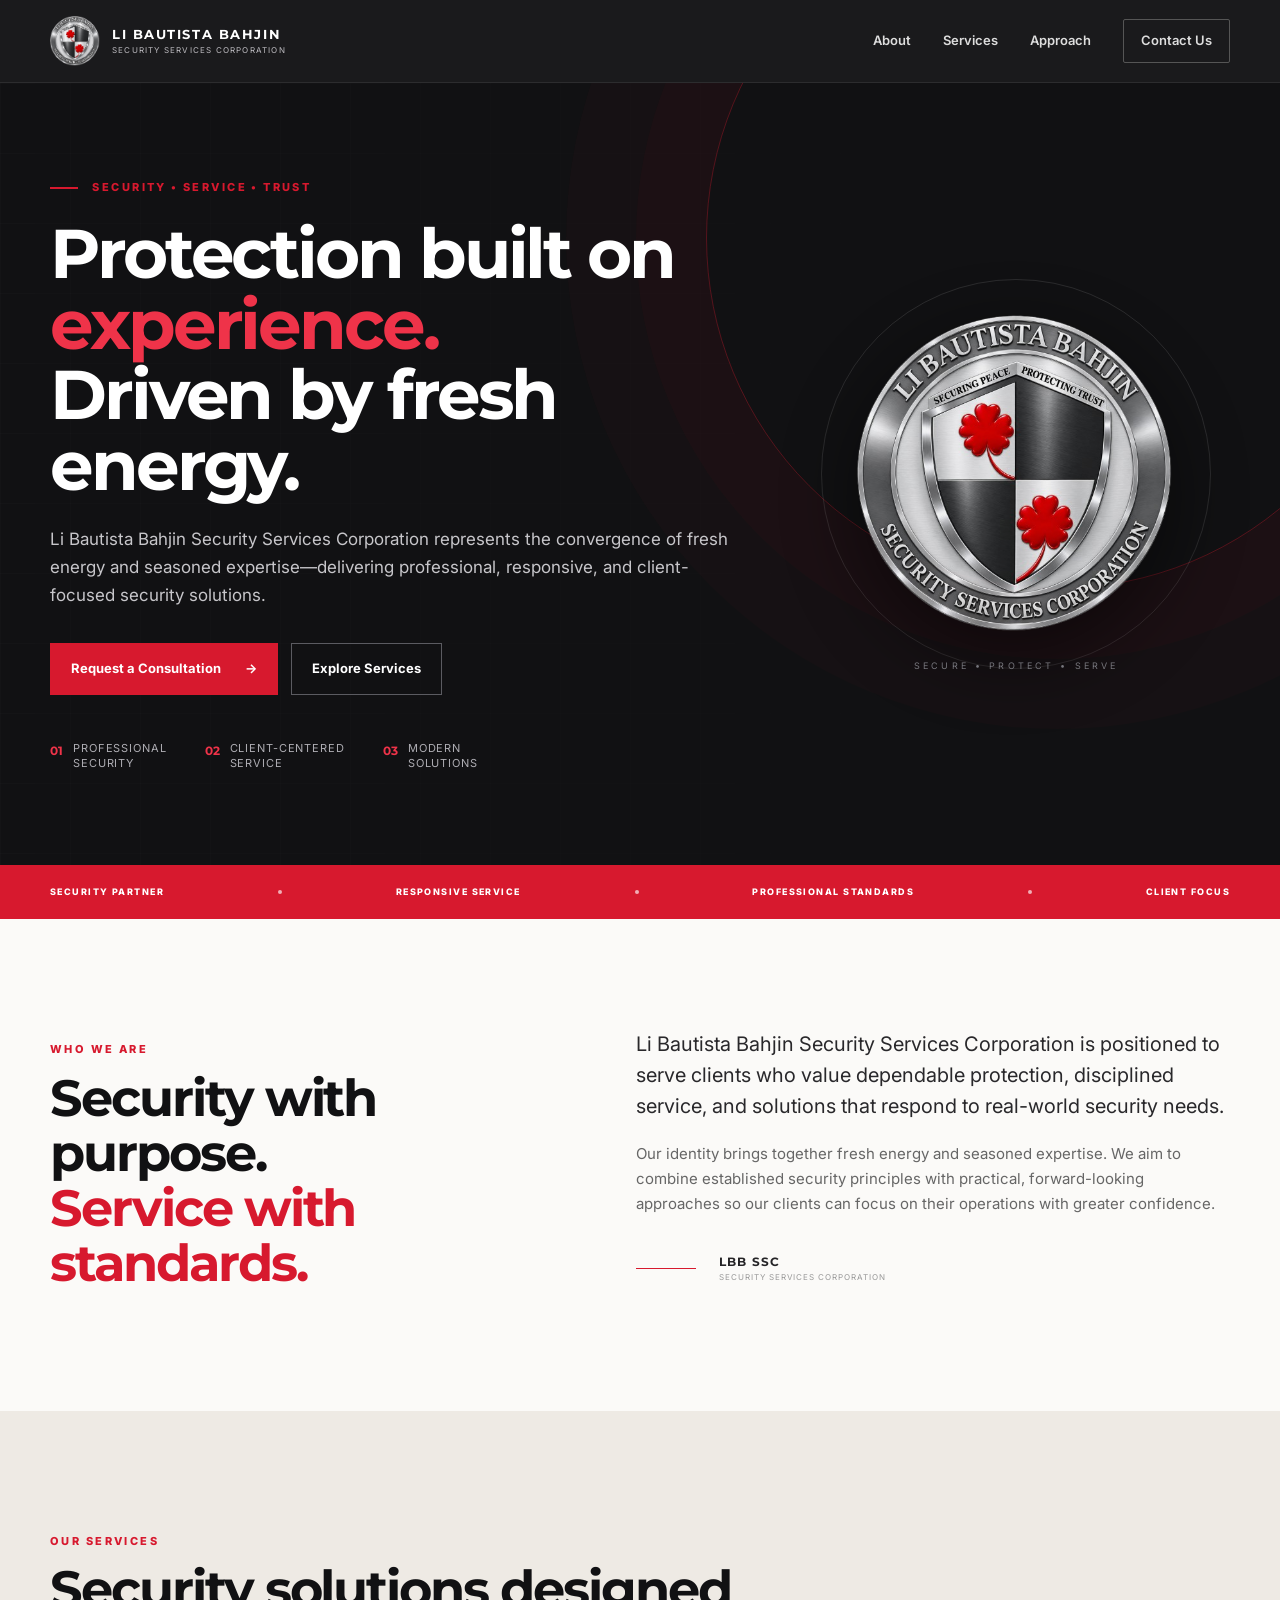
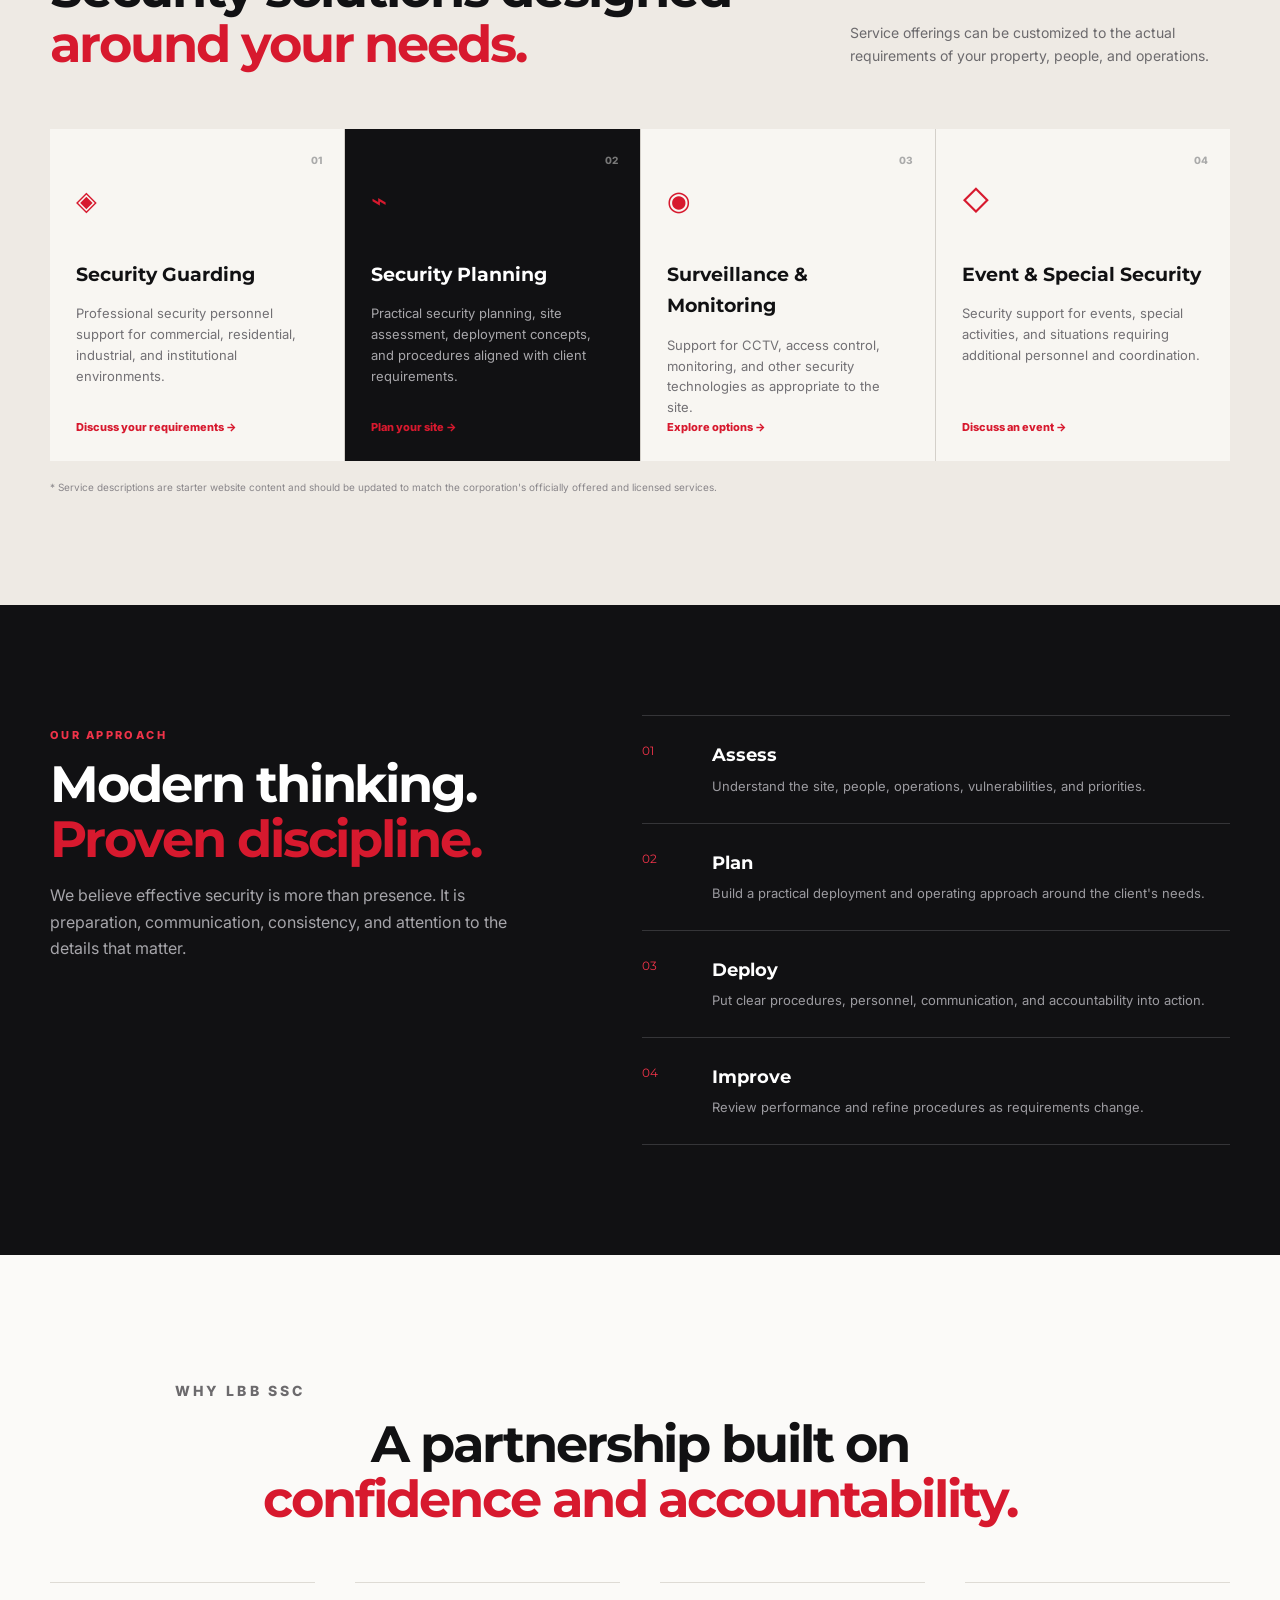
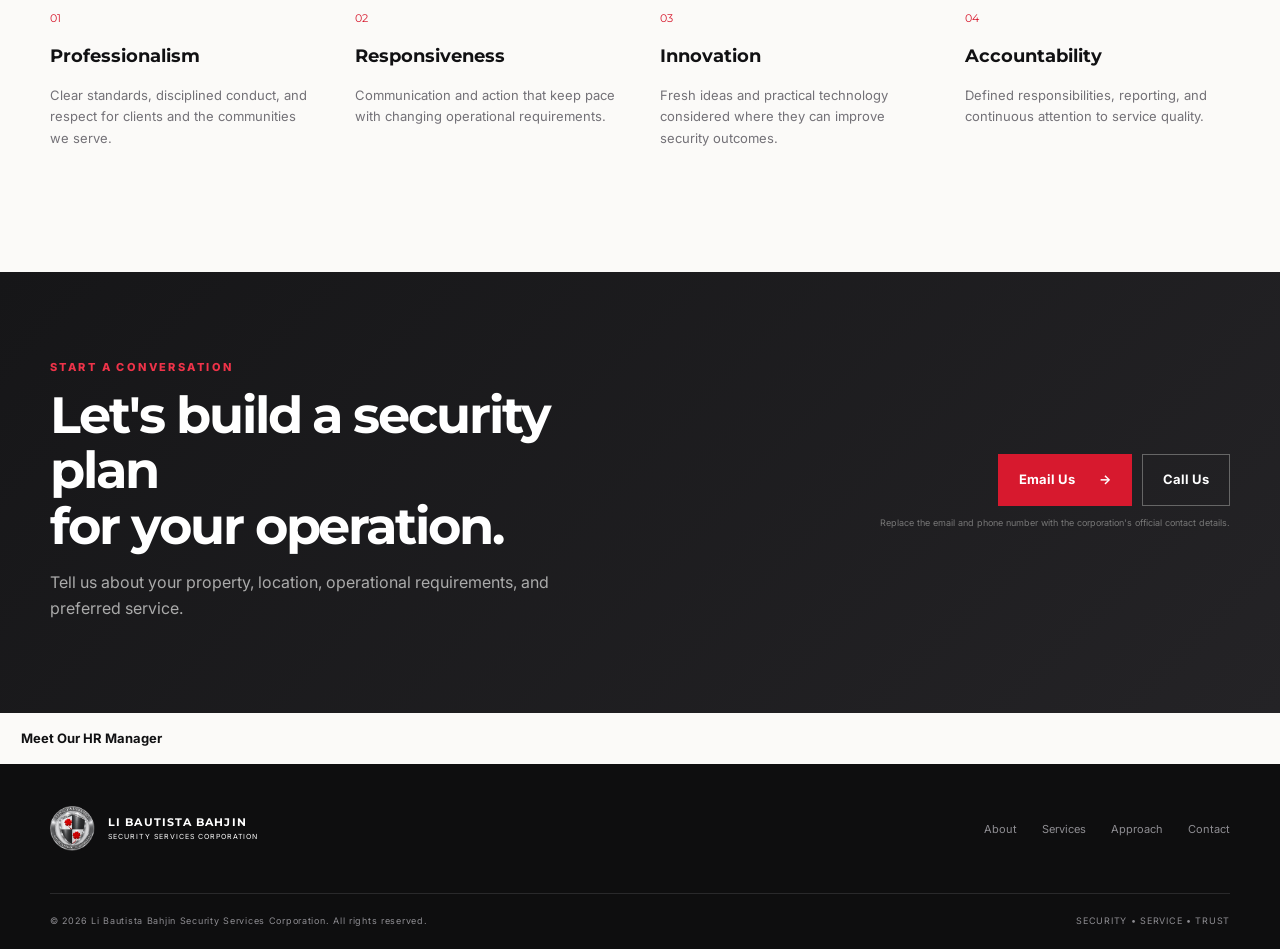
==== index.html @ d2745e33 "Update index.html" ====
<!DOCTYPE html>
<html lang="en">
<head>
  <meta charset="UTF-8">
  <meta name="viewport" content="width=device-width, initial-scale=1.0">
  <meta name="description" content="Li Bautista Bahjin Security Services Corporation — fresh energy, seasoned expertise, and professional security solutions.">
  <title>Li Bautista Bahjin Security Services Corporation</title>
  <link rel="preconnect" href="https://fonts.googleapis.com">
  <link rel="preconnect" href="https://fonts.gstatic.com" crossorigin>
  <link href="https://fonts.googleapis.com/css2?family=Inter:wght@400;500;600;700&family=Montserrat:wght@600;700;800&display=swap" rel="stylesheet">
  <link rel="stylesheet" href="style.css">
</head>
<body>
  <header class="site-header" id="top">
    <div class="container nav-wrap">
      <a class="brand" href="#top" aria-label="LBB Security Services home">
        <img src="./assets/logo.png" alt="Li Bautista Bahjin Security Services Corporation logo">
        <div class="brand-text">
          <strong>LI BAUTISTA BAHJIN</strong>
          <span>SECURITY SERVICES CORPORATION</span>
        </div>
      </a>
      <button class="menu-toggle" aria-label="Open menu" aria-expanded="false">☰</button>
      <nav class="nav">
        <a href="#about">About</a>
        <a href="#services">Services</a>
        <a href="#approach">Approach</a>
        <a href="#contact" class="nav-cta">Contact Us</a>
      </nav>
    </div>
  </header>

  <main>
    <section class="hero">
      <div class="hero-grid"></div>
      <div class="container hero-content">
        <div class="hero-copy">
          <div class="eyebrow"><span></span> SECURITY • SERVICE • TRUST</div>
          <h1>Protection built on <em>experience.</em><br>Driven by fresh energy.</h1>
          <p class="hero-lead">
            Li Bautista Bahjin Security Services Corporation represents the convergence of
            fresh energy and seasoned expertise—delivering professional, responsive, and
            client-focused security solutions.
          </p>
          <div class="hero-actions">
            <a href="#contact" class="btn btn-primary">Request a Consultation <span>→</span></a>
            <a href="#services" class="btn btn-ghost">Explore Services</a>
          </div>
          <div class="hero-points">
            <div><b>01</b><span>Professional<br>Security</span></div>
            <div><b>02</b><span>Client-Centered<br>Service</span></div>
            <div><b>03</b><span>Modern<br>Solutions</span></div>
          </div>
        </div>
        <div class="hero-emblem">
          <div class="emblem-ring"></div>
          <img src="./assets/logo.png" alt="" aria-hidden="true">
          <div class="emblem-caption">SECURE • PROTECT • SERVE</div>
        </div>
      </div>
    </section>

    <section class="trust-strip">
      <div class="container strip-inner">
        <span>SECURITY PARTNER</span><i></i>
        <span>RESPONSIVE SERVICE</span><i></i>
        <span>PROFESSIONAL STANDARDS</span><i></i>
        <span>CLIENT FOCUS</span>
      </div>
    </section>

    <section class="section about" id="about">
      <div class="container two-col">
        <div>
          <p class="section-kicker">WHO WE ARE</p>
          <h2>Security with purpose.<br><span>Service with standards.</span></h2>
        </div>
        <div class="section-copy">
          <p class="lead">
            Li Bautista Bahjin Security Services Corporation is positioned to serve clients
            who value dependable protection, disciplined service, and solutions that respond
            to real-world security needs.
          </p>
          <p>
            Our identity brings together fresh energy and seasoned expertise. We aim to
            combine established security principles with practical, forward-looking
            approaches so our clients can focus on their operations with greater confidence.
          </p>
          <div class="signature-line"><span></span><strong>LBB SSC</strong><small>SECURITY SERVICES CORPORATION</small></div>
        </div>
      </div>
    </section>

    <section class="section services" id="services">
      <div class="container">
        <div class="section-heading">
          <div>
            <p class="section-kicker">OUR SERVICES</p>
            <h2>Security solutions designed<br><span>around your needs.</span></h2>
          </div>
          <p>Service offerings can be customized to the actual requirements of your property, people, and operations.</p>
        </div>
        <div class="service-grid">
          <article class="service-card">
            <div class="service-number">01</div>
            <div class="icon">◈</div>
            <h3>Security Guarding</h3>
            <p>Professional security personnel support for commercial, residential, industrial, and institutional environments.</p>
            <a href="#contact">Discuss your requirements →</a>
          </article>
          <article class="service-card featured">
            <div class="service-number">02</div>
            <div class="icon">⌁</div>
            <h3>Security Planning</h3>
            <p>Practical security planning, site assessment, deployment concepts, and procedures aligned with client requirements.</p>
            <a href="#contact">Plan your site →</a>
          </article>
          <article class="service-card">
            <div class="service-number">03</div>
            <div class="icon">◉</div>
            <h3>Surveillance & Monitoring</h3>
            <p>Support for CCTV, access control, monitoring, and other security technologies as appropriate to the site.</p>
            <a href="#contact">Explore options →</a>
          </article>
          <article class="service-card">
            <div class="service-number">04</div>
            <div class="icon">◇</div>
            <h3>Event & Special Security</h3>
            <p>Security support for events, special activities, and situations requiring additional personnel and coordination.</p>
            <a href="#contact">Discuss an event →</a>
          </article>
        </div>
        <p class="editable-note">* Service descriptions are starter website content and should be updated to match the corporation's officially offered and licensed services.</p>
      </div>
    </section>

    <section class="section dark-section" id="approach">
      <div class="container approach-grid">
        <div class="approach-intro">
          <p class="section-kicker light">OUR APPROACH</p>
          <h2>Modern thinking.<br><span>Proven discipline.</span></h2>
          <p>We believe effective security is more than presence. It is preparation, communication, consistency, and attention to the details that matter.</p>
        </div>
        <div class="principles">
          <div class="principle">
            <span>01</span>
            <div><h3>Assess</h3><p>Understand the site, people, operations, vulnerabilities, and priorities.</p></div>
          </div>
          <div class="principle">
            <span>02</span>
            <div><h3>Plan</h3><p>Build a practical deployment and operating approach around the client's needs.</p></div>
          </div>
          <div class="principle">
            <span>03</span>
            <div><h3>Deploy</h3><p>Put clear procedures, personnel, communication, and accountability into action.</p></div>
          </div>
          <div class="principle">
            <span>04</span>
            <div><h3>Improve</h3><p>Review performance and refine procedures as requirements change.</p></div>
          </div>
        </div>
      </div>
    </section>

    <section class="section values">
      <div class="container">
        <div class="section-heading centered">
          <p class="section-kicker">WHY LBB SSC</p>
          <h2>A partnership built on<br><span>confidence and accountability.</span></h2>
        </div>
        <div class="value-grid">
          <div class="value"><span>01</span><h3>Professionalism</h3><p>Clear standards, disciplined conduct, and respect for clients and the communities we serve.</p></div>
          <div class="value"><span>02</span><h3>Responsiveness</h3><p>Communication and action that keep pace with changing operational requirements.</p></div>
          <div class="value"><span>03</span><h3>Innovation</h3><p>Fresh ideas and practical technology considered where they can improve security outcomes.</p></div>
          <div class="value"><span>04</span><h3>Accountability</h3><p>Defined responsibilities, reporting, and continuous attention to service quality.</p></div>
        </div>
      </div>
    </section>

    <section class="cta-section" id="contact">
      <div class="container cta-box">
        <div>
          <p class="section-kicker light">START A CONVERSATION</p>
          <h2>Let's build a security plan<br>for your operation.</h2>
          <p>Tell us about your property, location, operational requirements, and preferred service.</p>
        </div>
        <div class="contact-actions">
          <a class="btn btn-primary" href="mailto:info@yourcompany.com">Email Us <span>→</span></a>
          <a class="btn btn-outline-light" href="tel:+630000000000">Call Us</a>
          <small>Replace the email and phone number with the corporation's official contact details.</small>
        </div>
      </div>
    </section>
    <a href="hr-manager.html" class="btn">Meet Our HR Manager</a>
  </main>

  <footer>
    <div class="container footer-main">
      <div class="footer-brand">
        <img src="./assets/logo.png" alt="LBB SSC logo">
        <div><strong>LI BAUTISTA BAHJIN</strong><span>SECURITY SERVICES CORPORATION</span></div>
      </div>
      <div class="footer-links">
        <a href="#about">About</a><a href="#services">Services</a><a href="#approach">Approach</a><a href="#contact">Contact</a>
      </div>
    </div>
    <div class="container footer-bottom">
      <span>© <span id="year"></span> Li Bautista Bahjin Security Services Corporation. All rights reserved.</span>
      <span>SECURITY • SERVICE • TRUST</span>
    </div>
  </footer>

  <script src="script.js"></script>
</body>
</html>
---- style.css ----
:root{
  --ink:#111113;
  --deep:#171719;
  --red:#d7192e;
  --red-dark:#a80f20;
  --cream:#f5f3ef;
  --paper:#fbfaf8;
  --muted:#737277;
  --line:#dedbd5;
  --white:#fff;
  --max:1180px;
}
*{box-sizing:border-box}
html{scroll-behavior:smooth}
body{margin:0;background:var(--paper);color:var(--ink);font-family:Inter,Arial,sans-serif;line-height:1.65}
a{color:inherit;text-decoration:none}
.container{width:min(var(--max),calc(100% - 48px));margin:auto}
.site-header{position:sticky;top:0;z-index:50;background:rgba(17,17,19,.96);backdrop-filter:blur(12px);border-bottom:1px solid rgba(255,255,255,.08)}
.nav-wrap{height:82px;display:flex;align-items:center;justify-content:space-between}
.brand{display:flex;align-items:center;gap:12px;color:#fff}
.brand img{width:50px;height:50px;object-fit:contain}
.brand-text{display:flex;flex-direction:column;line-height:1.1}
.brand-text strong{font-family:Montserrat,sans-serif;font-size:13px;letter-spacing:.12em}
.brand-text span{font-size:8px;letter-spacing:.15em;color:#bdbbc0;margin-top:4px}
.nav{display:flex;align-items:center;gap:32px;color:#ddd;font-size:13px;font-weight:600}
.nav a:hover{color:#fff}
.nav-cta{border:1px solid #555;padding:10px 17px;border-radius:2px}
.menu-toggle{display:none;background:none;border:0;color:#fff;font-size:27px}
.hero{position:relative;overflow:hidden;background:var(--ink);color:#fff;min-height:690px;display:flex;align-items:center}
.hero-grid{position:absolute;inset:0;opacity:.22;background-image:linear-gradient(rgba(255,255,255,.06) 1px,transparent 1px),linear-gradient(90deg,rgba(255,255,255,.06) 1px,transparent 1px);background-size:70px 70px;mask-image:linear-gradient(90deg,black,transparent 82%)}
.hero:after{content:"";position:absolute;right:-10%;top:-25%;width:700px;height:700px;border:1px solid rgba(215,25,46,.35);border-radius:50%;box-shadow:0 0 0 70px rgba(215,25,46,.03),0 0 0 140px rgba(215,25,46,.02)}
.hero-content{position:relative;z-index:2;display:grid;grid-template-columns:1.25fr .75fr;align-items:center;gap:40px;padding:95px 0}
.eyebrow,.section-kicker{font-size:11px;letter-spacing:.22em;font-weight:800;color:var(--red)}
.eyebrow span{display:inline-block;width:28px;height:2px;background:var(--red);vertical-align:middle;margin-right:10px}
.hero h1{font-family:Montserrat,sans-serif;font-size:clamp(42px,5.4vw,76px);line-height:1.02;letter-spacing:-.045em;margin:22px 0 25px;max-width:780px}
.hero h1 em{font-style:normal;color:#ef3349}
.hero-lead{font-size:17px;color:#c7c6ca;max-width:690px}
.hero-actions{display:flex;gap:13px;margin:34px 0 46px;flex-wrap:wrap}
.btn{display:inline-flex;align-items:center;justify-content:center;gap:24px;padding:14px 20px;font-weight:700;font-size:13px;border:1px solid transparent;transition:.2s ease}
.btn-primary{background:var(--red);color:#fff}
.btn-primary:hover{background:#ef233b;transform:translateY(-2px)}
.btn-ghost{border-color:#5b5b61;color:#fff}
.btn-ghost:hover{border-color:#fff}
.btn-outline-light{border-color:#666;color:#fff}
.btn-outline-light:hover{border-color:#fff}
.hero-points{display:flex;gap:38px}
.hero-points div{display:flex;gap:10px;align-items:flex-start}
.hero-points b{font-family:Montserrat;color:#ef3349;font-size:12px}
.hero-points span{font-size:11px;color:#aeadb3;text-transform:uppercase;letter-spacing:.08em;line-height:1.35}
.hero-emblem{position:relative;display:grid;place-items:center;min-height:440px}
.hero-emblem img{position:relative;width:min(330px,75%);opacity:.95;filter:drop-shadow(0 25px 40px rgba(0,0,0,.55))}
.emblem-ring{position:absolute;width:390px;height:390px;border:1px solid rgba(255,255,255,.11);border-radius:50%}
.emblem-caption{position:absolute;bottom:20px;color:#77777d;font-size:9px;letter-spacing:.35em}
.trust-strip{background:var(--red);color:#fff}
.strip-inner{min-height:54px;display:flex;align-items:center;justify-content:space-between;gap:16px;font-size:9px;letter-spacing:.16em;font-weight:800}
.strip-inner i{width:4px;height:4px;background:#fff;border-radius:50%;opacity:.65}
.section{padding:110px 0}
.two-col{display:grid;grid-template-columns:.9fr 1.1fr;gap:100px}
h2{font-family:Montserrat,sans-serif;font-size:clamp(32px,4vw,52px);line-height:1.08;letter-spacing:-.04em;margin:10px 0}
h2 span{color:var(--red)}
.section-copy{font-size:15px;color:#666}
.section-copy .lead{font-size:20px;line-height:1.55;color:#29282b;margin-top:0}
.signature-line{display:grid;grid-template-columns:70px auto;column-gap:13px;margin-top:35px;align-items:center;color:#242326}
.signature-line span{grid-row:span 2;width:60px;height:1px;background:var(--red)}
.signature-line strong{font-family:Montserrat;font-size:12px;letter-spacing:.1em}
.signature-line small{font-size:8px;letter-spacing:.12em;color:#999}
.services{background:#eeeae4}
.section-heading{display:flex;justify-content:space-between;gap:60px;align-items:flex-end;margin-bottom:48px}
.section-heading>p{max-width:380px;color:#6c6a6d;font-size:14px}
.service-grid{display:grid;grid-template-columns:repeat(4,1fr);gap:1px;background:#d4d0ca}
.service-card{background:#f8f6f2;padding:30px 26px;min-height:330px;position:relative;transition:.25s}
.service-card:hover{transform:translateY(-5px);box-shadow:0 20px 40px rgba(0,0,0,.08);z-index:2}
.service-card.featured{background:var(--ink);color:#fff}
.service-number{position:absolute;right:22px;top:23px;color:#aaa;font-size:10px;font-weight:800}
.service-card.featured .service-number{color:#777}
.icon{font-size:27px;color:var(--red);margin:20px 0 35px}
.service-card h3{font-family:Montserrat;font-size:19px;margin:0 0 12px}
.service-card p{font-size:13px;color:#727074;line-height:1.6}
.featured p{color:#a8a7ab}
.service-card a{position:absolute;bottom:25px;font-size:11px;font-weight:800;color:var(--red)}
.editable-note{font-size:10px;color:#89868a;margin:18px 0 0}
.dark-section{background:var(--ink);color:#fff}
.approach-grid{display:grid;grid-template-columns:.9fr 1.1fr;gap:110px}
.section-kicker.light{color:#ef3349}
.approach-intro>p:last-child{color:#a6a5aa;max-width:480px}
.principles{border-top:1px solid #353538}
.principle{display:grid;grid-template-columns:55px 1fr;gap:15px;padding:25px 0;border-bottom:1px solid #353538}
.principle>span{font-family:Montserrat;color:#ef3349;font-size:12px}
.principle h3{margin:0 0 5px;font-family:Montserrat;font-size:18px}
.principle p{margin:0;color:#9c9ba0;font-size:13px}
.values{background:var(--paper)}
.centered{text-align:center;display:block;margin-bottom:55px}
.value-grid{display:grid;grid-template-columns:repeat(4,1fr);gap:40px}
.value{border-top:1px solid var(--line);padding-top:20px}
.value span{font-family:Montserrat;color:var(--red);font-size:11px}
.value h3{font-family:Montserrat;font-size:18px;margin:13px 0 8px}
.value p{font-size:13px;color:#737177}
.cta-section{background:linear-gradient(135deg,#161618 0%,#242326 100%);padding:75px 0;color:#fff}
.cta-box{display:flex;align-items:center;justify-content:space-between;gap:60px}
.cta-box h2{margin-top:5px}
.cta-box>div:first-child>p:last-child{color:#aaa;max-width:560px}
.contact-actions{display:flex;gap:10px;align-items:center;flex-wrap:wrap;justify-content:flex-end}
.contact-actions small{width:100%;color:#777;font-size:9px;text-align:right}
footer{background:#0e0e0f;color:#8e8d92}
.footer-main{display:flex;justify-content:space-between;align-items:center;padding:42px 0;border-bottom:1px solid #29292b}
.footer-brand{display:flex;align-items:center;gap:13px;color:#fff}
.footer-brand img{width:45px;height:45px}
.footer-brand div{display:flex;flex-direction:column;line-height:1.2}
.footer-brand strong{font-family:Montserrat;font-size:11px;letter-spacing:.1em}
.footer-brand span{font-size:7px;letter-spacing:.14em;margin-top:4px}
.footer-links{display:flex;gap:25px;font-size:11px}
.footer-links a:hover{color:#fff}
.footer-bottom{display:flex;justify-content:space-between;padding:20px 0;font-size:9px;letter-spacing:.08em}
@media(max-width:900px){
  .nav{display:none}.menu-toggle{display:block}.nav.open{display:flex;position:absolute;top:82px;left:0;right:0;background:#111113;padding:20px 24px;flex-direction:column;align-items:stretch;gap:10px}.nav.open a{padding:10px}
  .hero-content,.two-col,.approach-grid{grid-template-columns:1fr}.hero{min-height:auto}.hero-content{padding:75px 0 90px}.hero-emblem{min-height:300px}.emblem-ring{width:280px;height:280px}.hero-emblem img{width:220px}
  .service-grid{grid-template-columns:1fr 1fr}.value-grid{grid-template-columns:1fr 1fr}.section-heading{display:block}.section-heading>p{margin-top:20px}.cta-box{display:block}.contact-actions{justify-content:flex-start;margin-top:30px}.contact-actions small{text-align:left}
}
@media(max-width:560px){
  .container{width:min(var(--max),calc(100% - 30px))}.brand-text{display:none}.hero h1{font-size:42px}.hero-points{gap:15px;justify-content:space-between}.hero-points span{font-size:9px}.service-grid,.value-grid{grid-template-columns:1fr}.section{padding:75px 0}.two-col,.approach-grid{gap:40px}.footer-main,.footer-bottom{display:block}.footer-links{margin-top:25px;flex-wrap:wrap}.footer-bottom span{display:block;margin:7px 0}.strip-inner{overflow:hidden;justify-content:flex-start;white-space:nowrap}.strip-inner i{flex:0 0 auto}
}
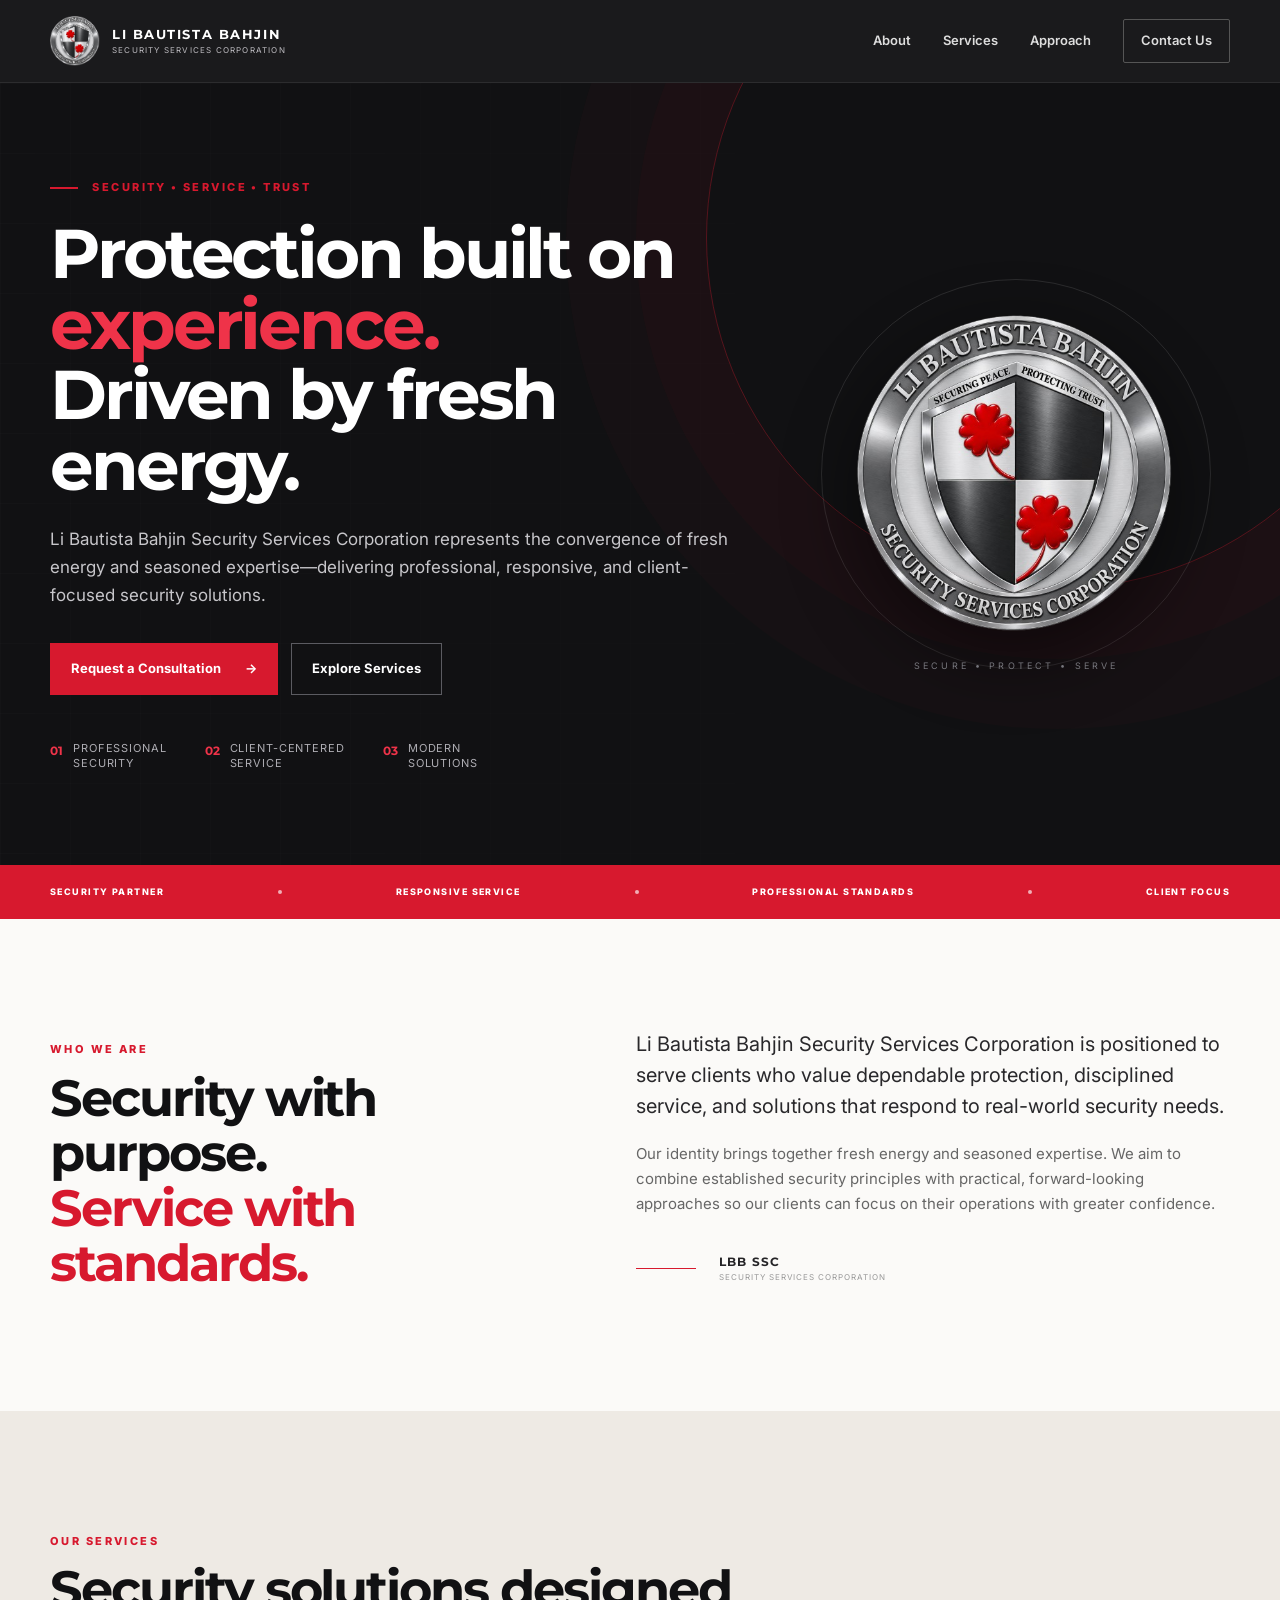
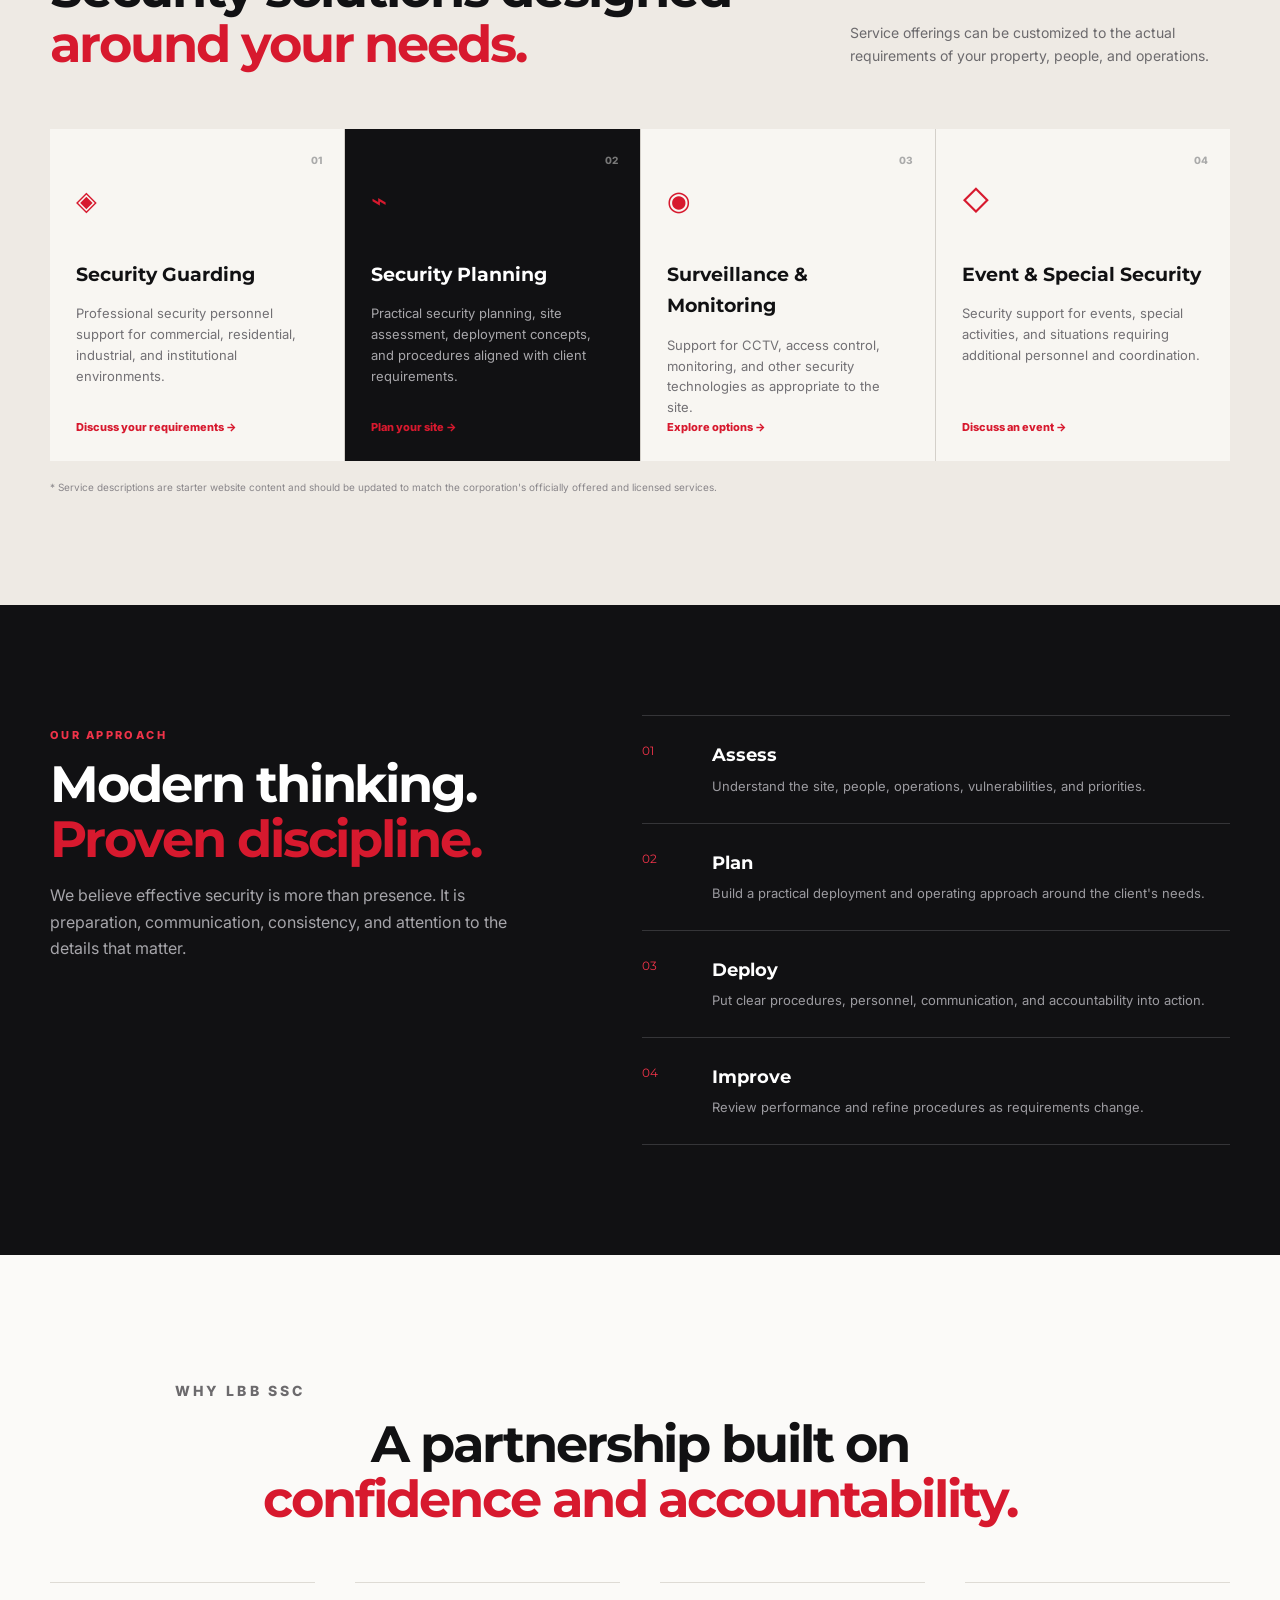
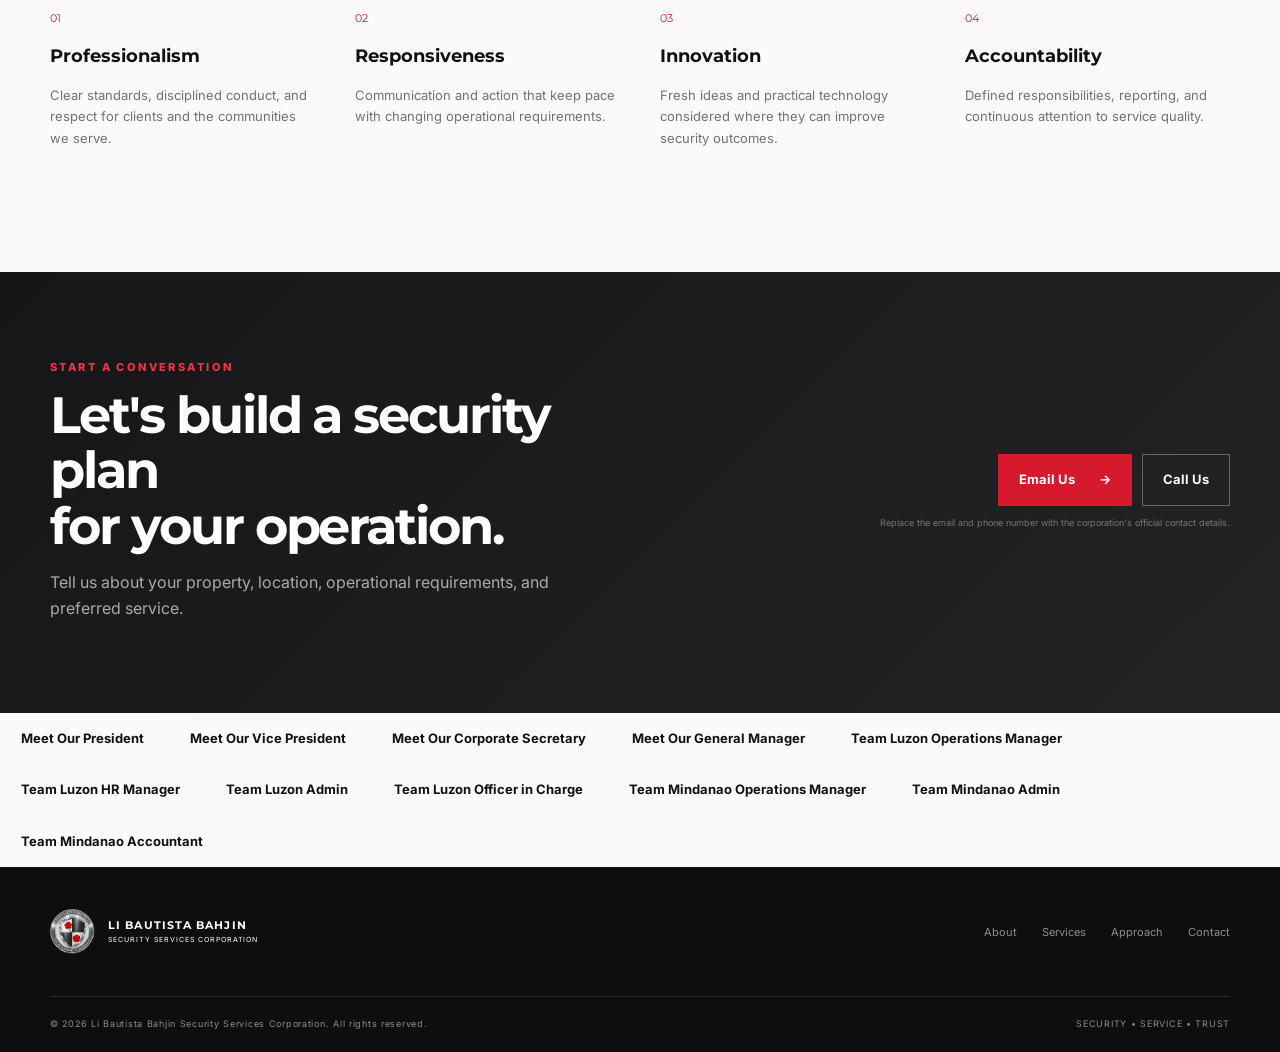
==== commit 255fb7c9: "Update index.html" ====
--- a/index.html
+++ b/index.html
@@ -185,13 +185,23 @@
           <p>Tell us about your property, location, operational requirements, and preferred service.</p>
         </div>
         <div class="contact-actions">
-          <a class="btn btn-primary" href="mailto:info@yourcompany.com">Email Us <span>→</span></a>
-          <a class="btn btn-outline-light" href="tel:+630000000000">Call Us</a>
+          <a class="btn btn-primary" href="mailto:main@lbbssc.agency">Email Us <span>→</span></a>
+          <a class="btn btn-outline-light" href="tel:+639681807085">Call Us</a>
           <small>Replace the email and phone number with the corporation's official contact details.</small>
         </div>
       </div>
     </section>
-    <a href="hr-manager.html" class="btn">Meet Our HR Manager</a>
+      <a href="president.html" class="btn">Meet Our President</a>
+      <a href="vpresident.html" class="btn">Meet Our Vice President</a>
+      <a href="corpsec.html" class="btn">Meet Our Corporate Secretary</a>
+      <a href="genman.html" class="btn">Meet Our General Manager</a>
+      <a href="opsman1.html" class="btn">Team Luzon Operations Manager</a>
+      <a href="hr-manager.html" class="btn">Team Luzon HR Manager</a>
+      <a href="admin1.html" class="btn">Team Luzon Admin</a>
+      <a href="oic.html" class="btn">Team Luzon Officer in Charge</a>
+      <a href="opsman2.manager.html" class="btn">Team Mindanao Operations Manager</a>
+      <a href="admin2.html" class="btn">Team Mindanao Admin</a>
+      <a href="acct.html" class="btn">Team Mindanao Accountant</a>
   </main>
 
   <footer>
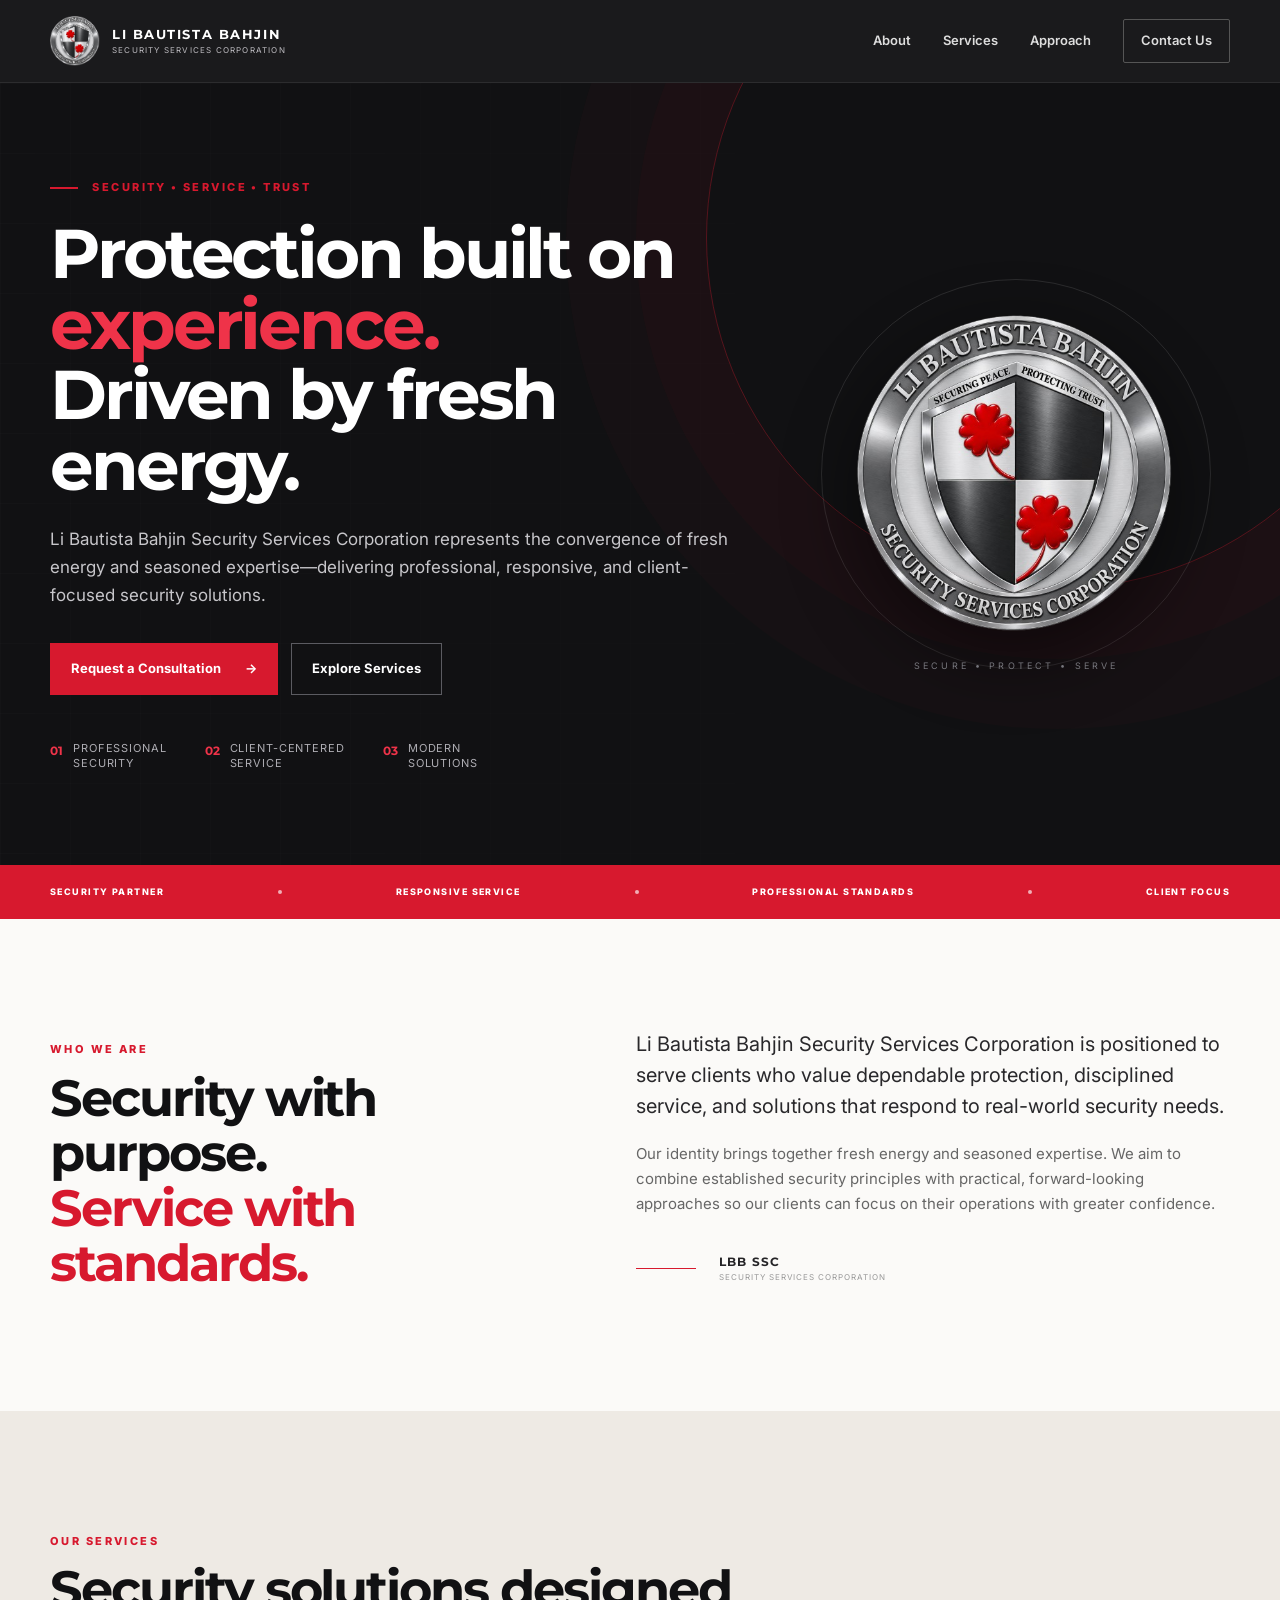
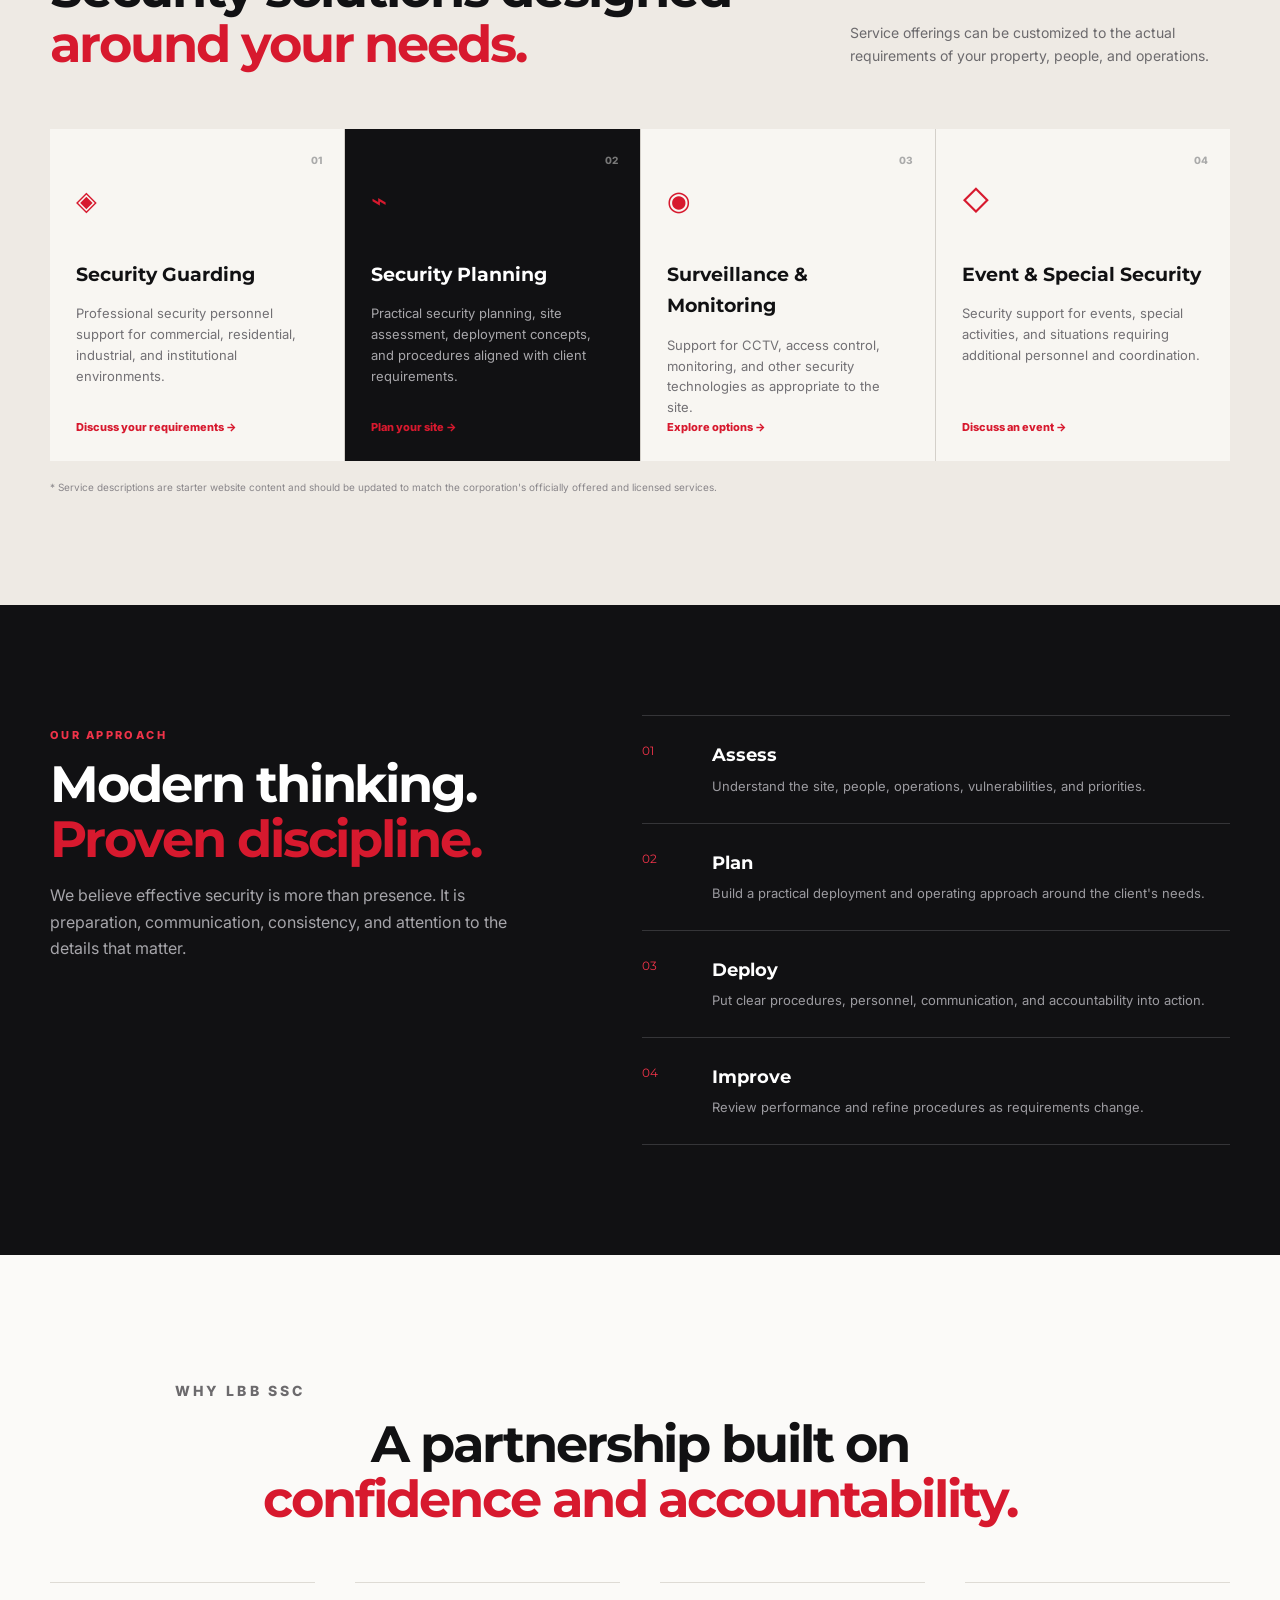
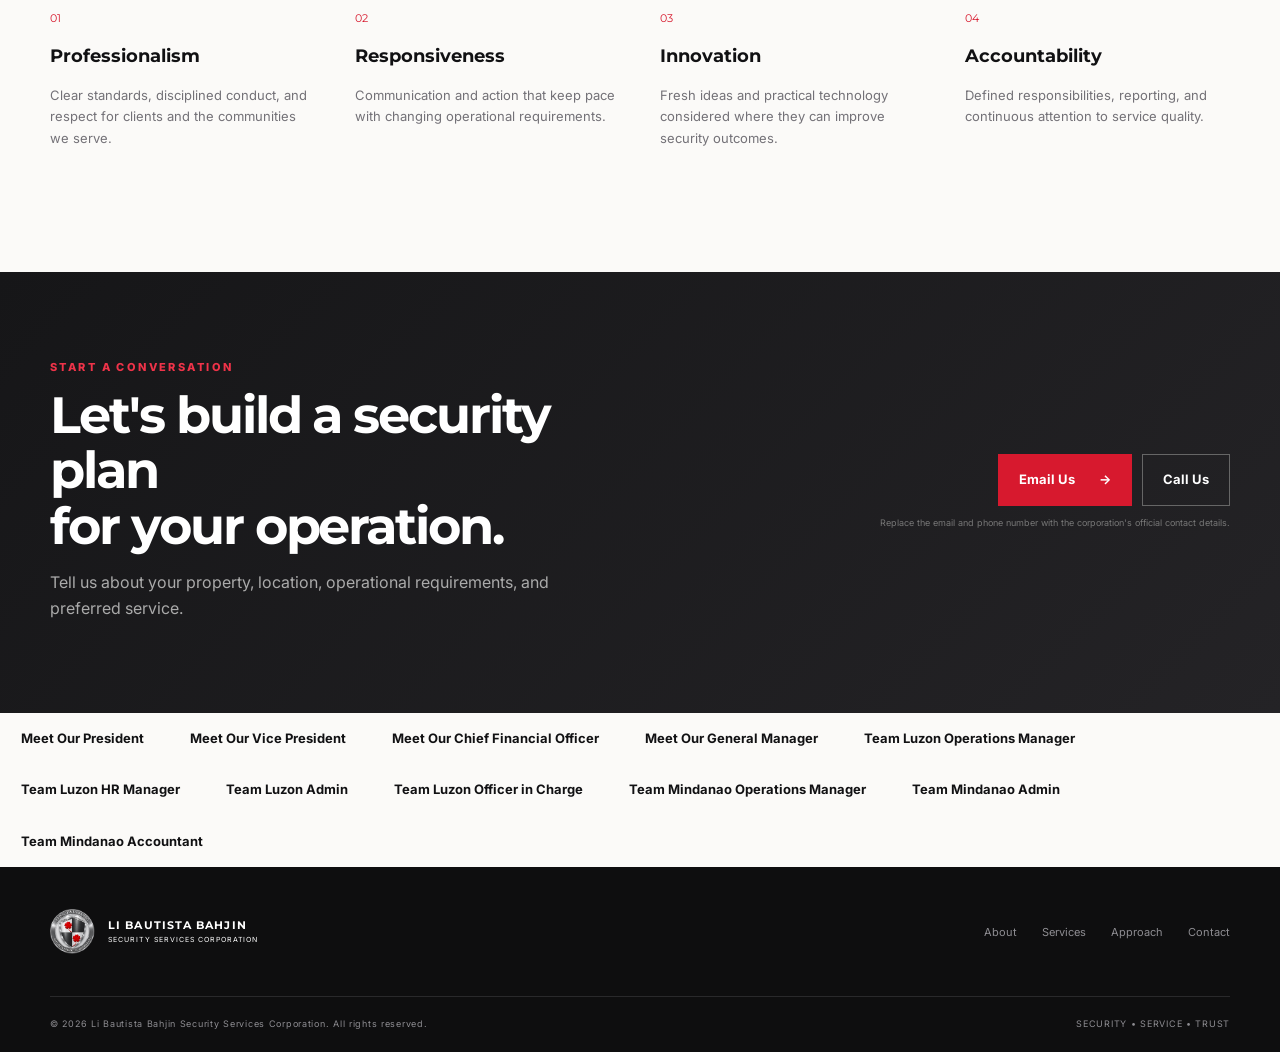
==== commit c6f710a3: "Update index.html" ====
--- a/index.html
+++ b/index.html
@@ -193,7 +193,7 @@
     </section>
       <a href="president.html" class="btn">Meet Our President</a>
       <a href="vpresident.html" class="btn">Meet Our Vice President</a>
-      <a href="corpsec.html" class="btn">Meet Our Corporate Secretary</a>
+      <a href="corpsec.html" class="btn">Meet Our Chief Financial Officer</a>
       <a href="genman.html" class="btn">Meet Our General Manager</a>
       <a href="opsman1.html" class="btn">Team Luzon Operations Manager</a>
       <a href="hr-manager.html" class="btn">Team Luzon HR Manager</a>
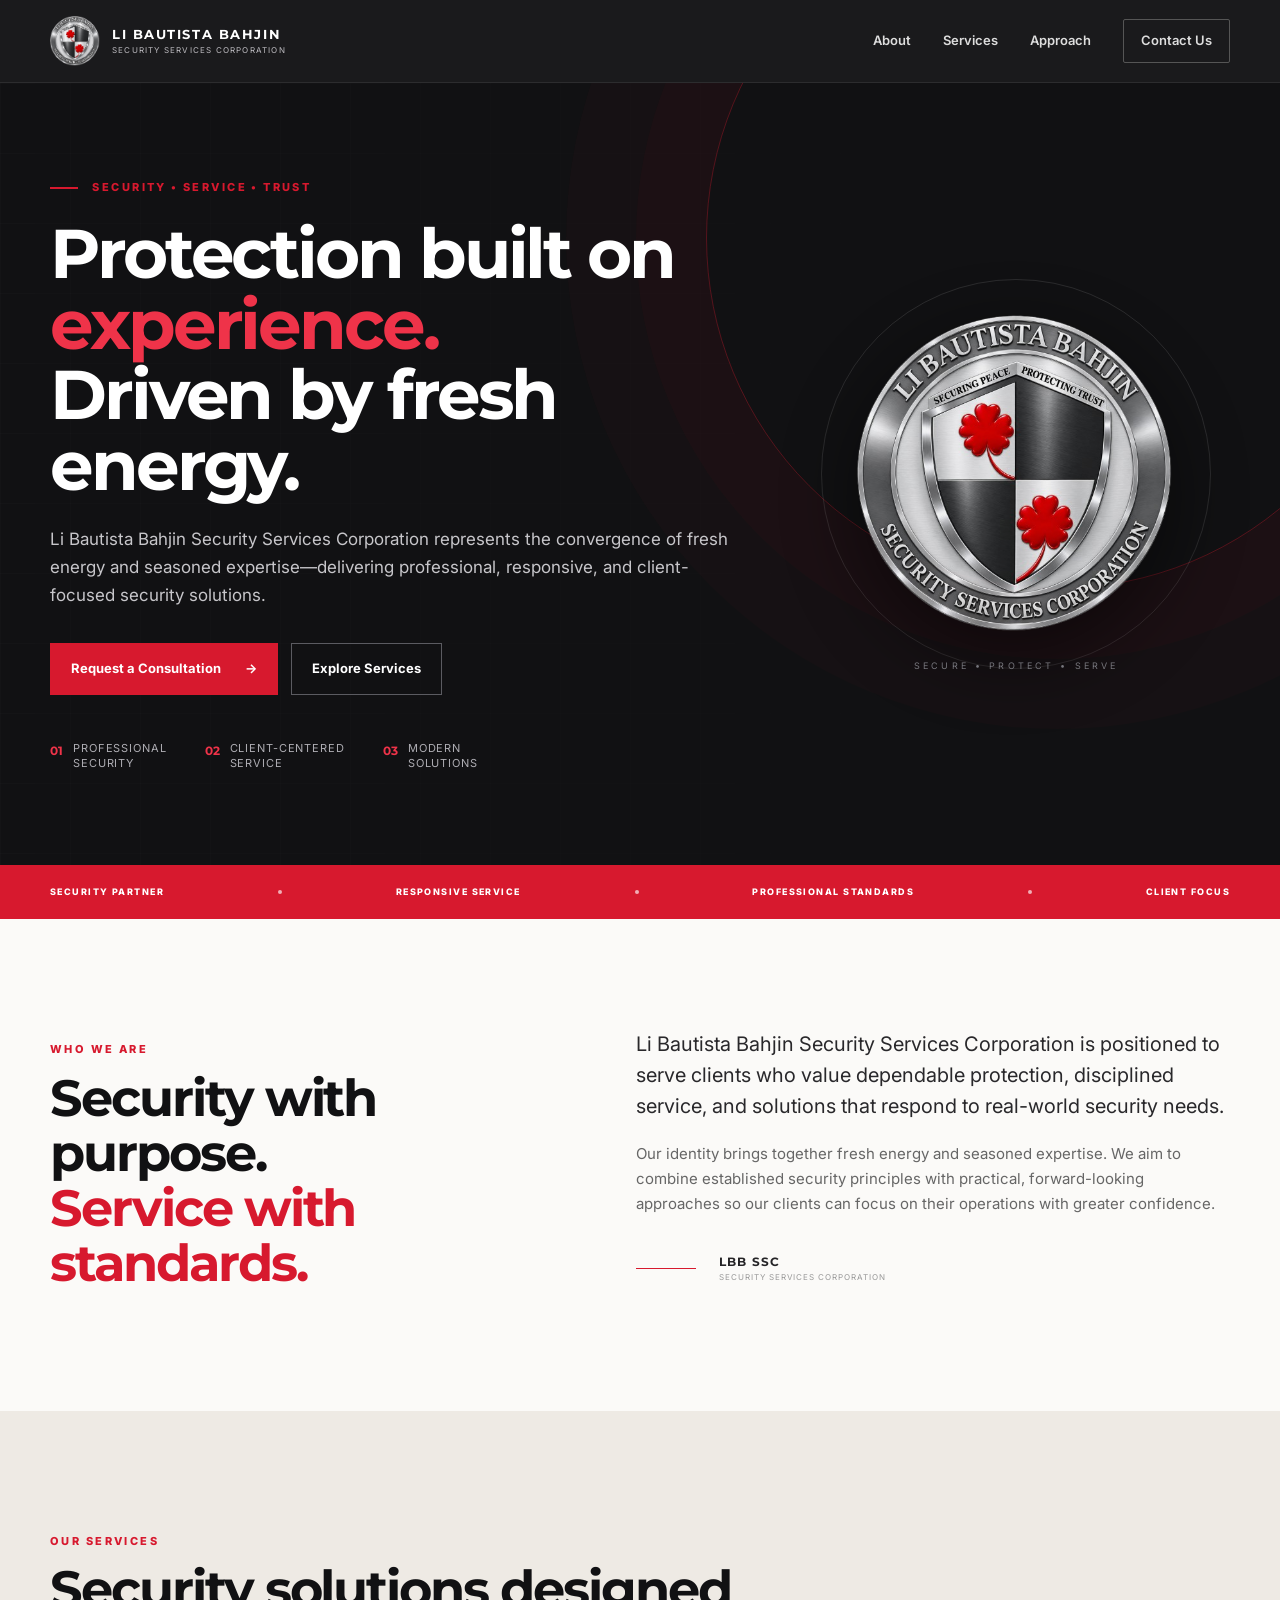
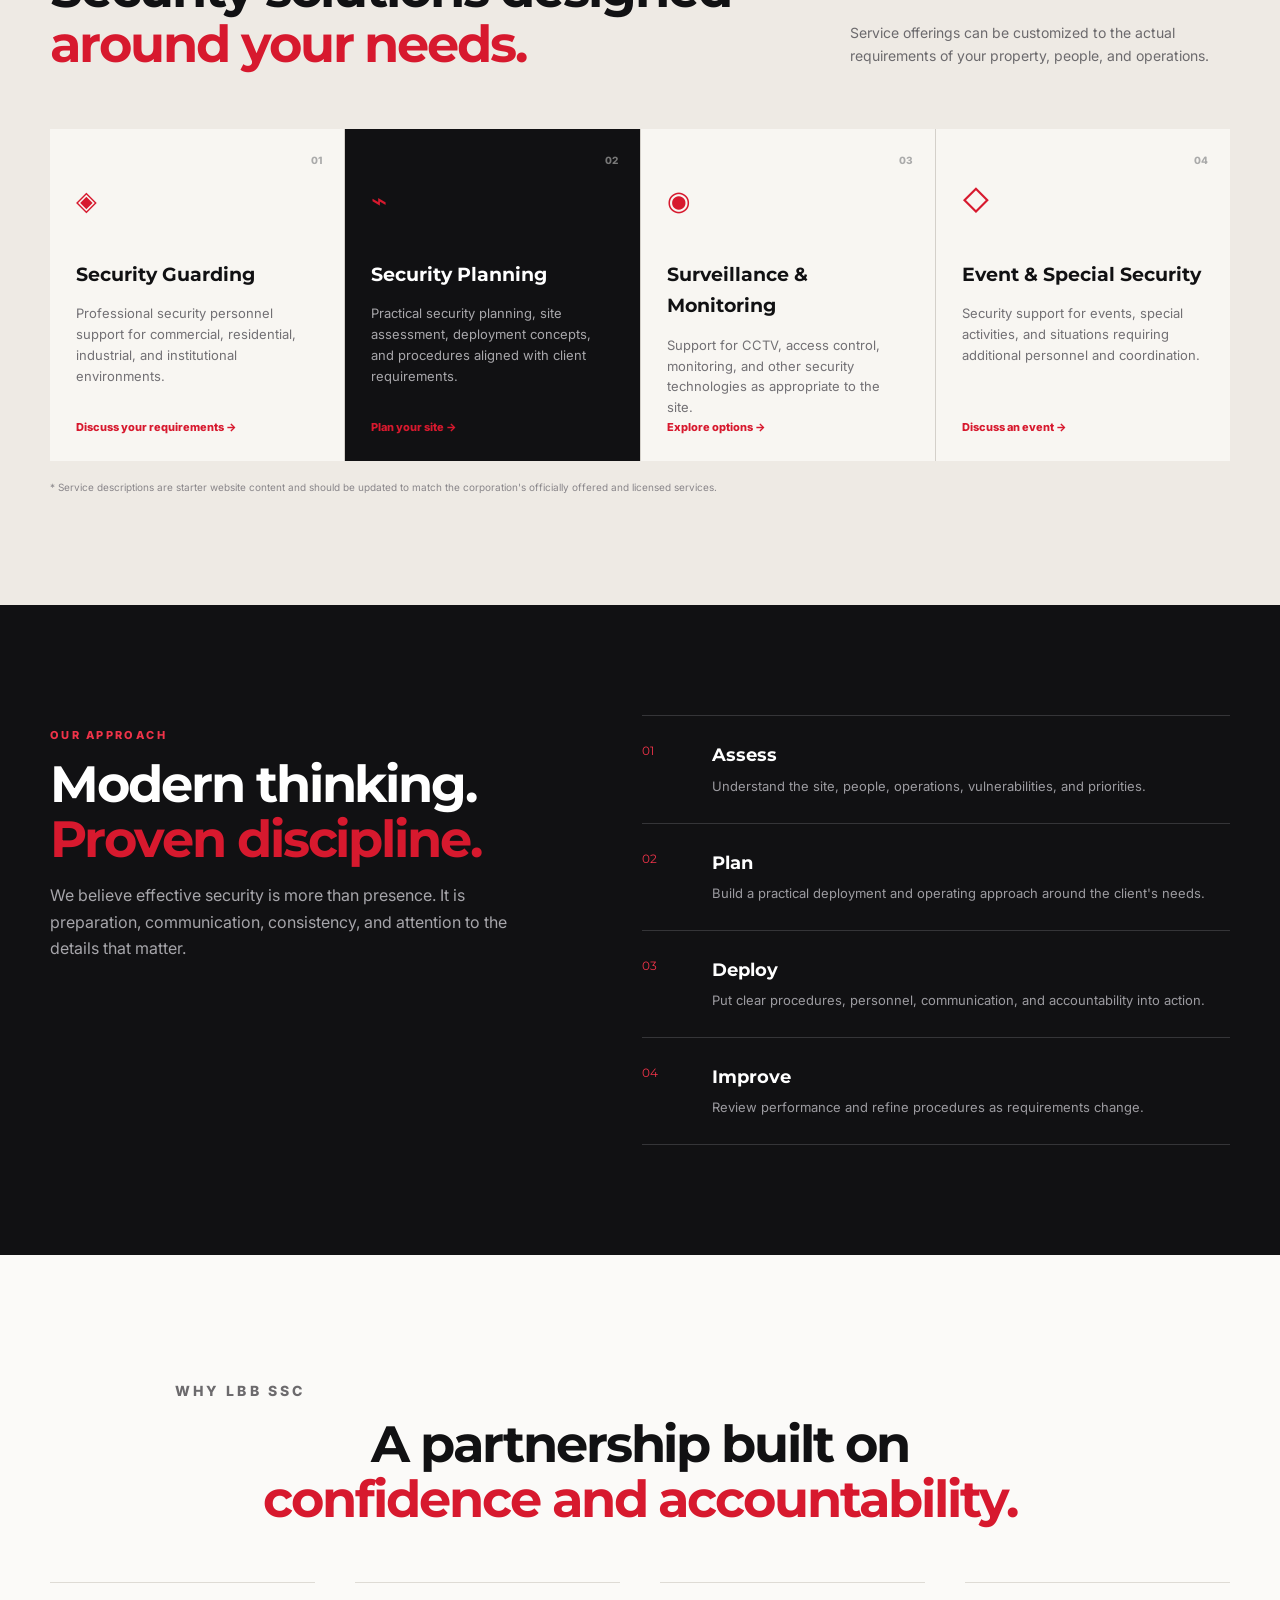
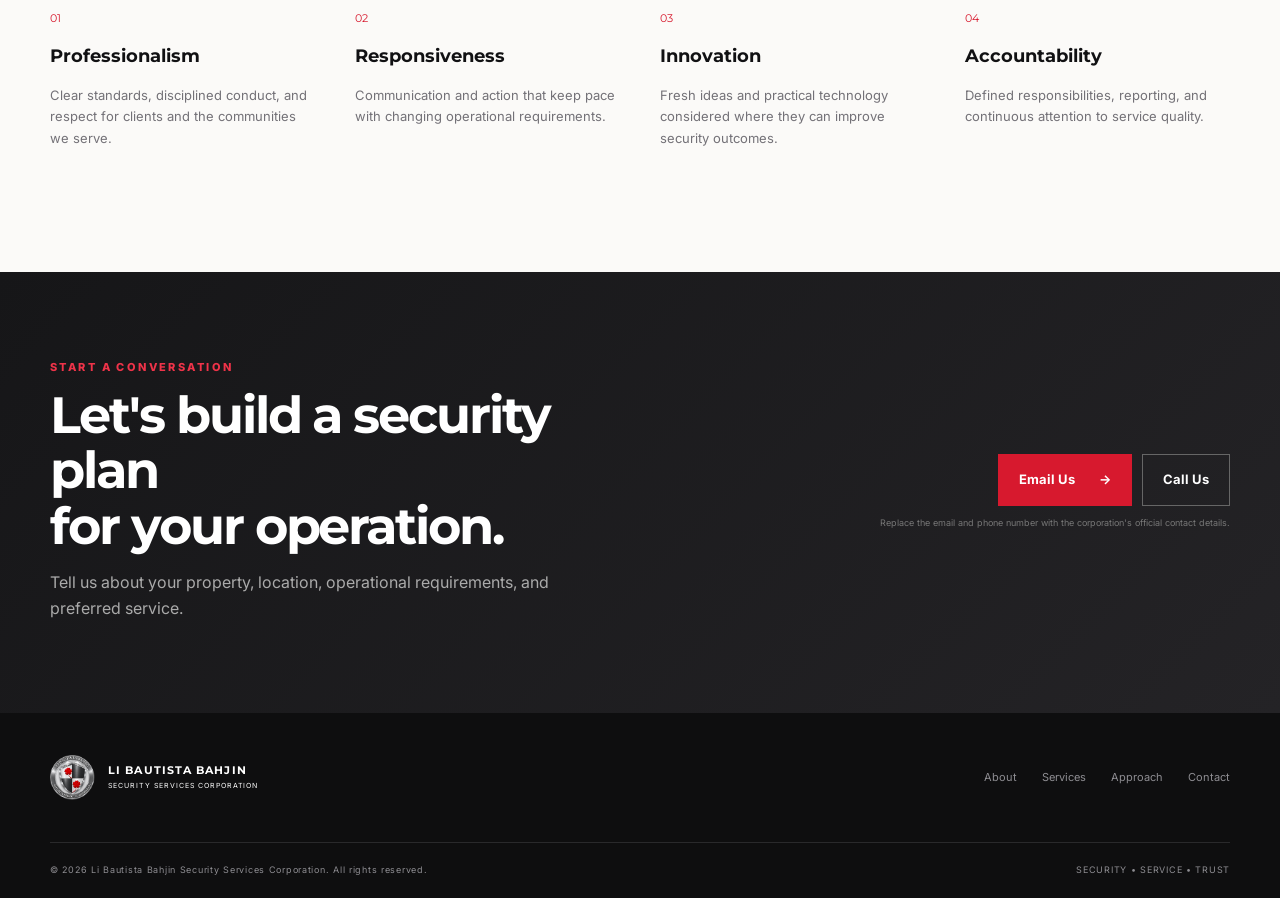
==== commit 4568ccb8: "Update index.html" ====
--- a/index.html
+++ b/index.html
@@ -191,17 +191,17 @@
         </div>
       </div>
     </section>
-      <a href="president.html" class="btn">Meet Our President</a>
-      <a href="vpresident.html" class="btn">Meet Our Vice President</a>
-      <a href="corpsec.html" class="btn">Meet Our Chief Financial Officer</a>
-      <a href="genman.html" class="btn">Meet Our General Manager</a>
-      <a href="opsman1.html" class="btn">Team Luzon Operations Manager</a>
-      <a href="hr-manager.html" class="btn">Team Luzon HR Manager</a>
-      <a href="admin1.html" class="btn">Team Luzon Admin</a>
-      <a href="oic.html" class="btn">Team Luzon Officer in Charge</a>
-      <a href="opsman2.manager.html" class="btn">Team Mindanao Operations Manager</a>
-      <a href="admin2.html" class="btn">Team Mindanao Admin</a>
-      <a href="acct.html" class="btn">Team Mindanao Accountant</a>
+      <a href="./sub/president.html" class="btn" style="display: none;">Meet Our President</a>
+      <a href="./sub/vpresident.html" class="btn" style="display: none;">Meet Our Vice President</a>
+      <a href="./sub/corpsec.html" class="btn" style="display: none;">Meet Our Chief Financial Officer</a>
+      <a href="./sub/genman.html" class="btn" style="display: none;">Meet Our General Manager</a>
+      <a href="./sub/opsman1.html" class="btn" style="display: none;">Team Luzon Operations Manager</a>
+      <a href="./sub/hr-manager.html" class="btn" style="display: none;">Team Luzon HR Manager</a>
+      <a href="./sub/admin1.html" class="btn" style="display: none;">Team Luzon Admin</a>
+      <a href="./sub/oic.html" class="btn" style="display: none;">Team Luzon Officer in Charge</a>
+      <a href="./sub/opsman2.html" class="btn" style="display: none;">Team Mindanao Operations Manager</a>
+      <a href="./sub/admin2.html" class="btn" style="display: none;">Team Mindanao Admin</a>
+      <a href="./sub/acct.html" class="btn" style="display: none;">Team Mindanao Accountant</a>
   </main>
 
   <footer>
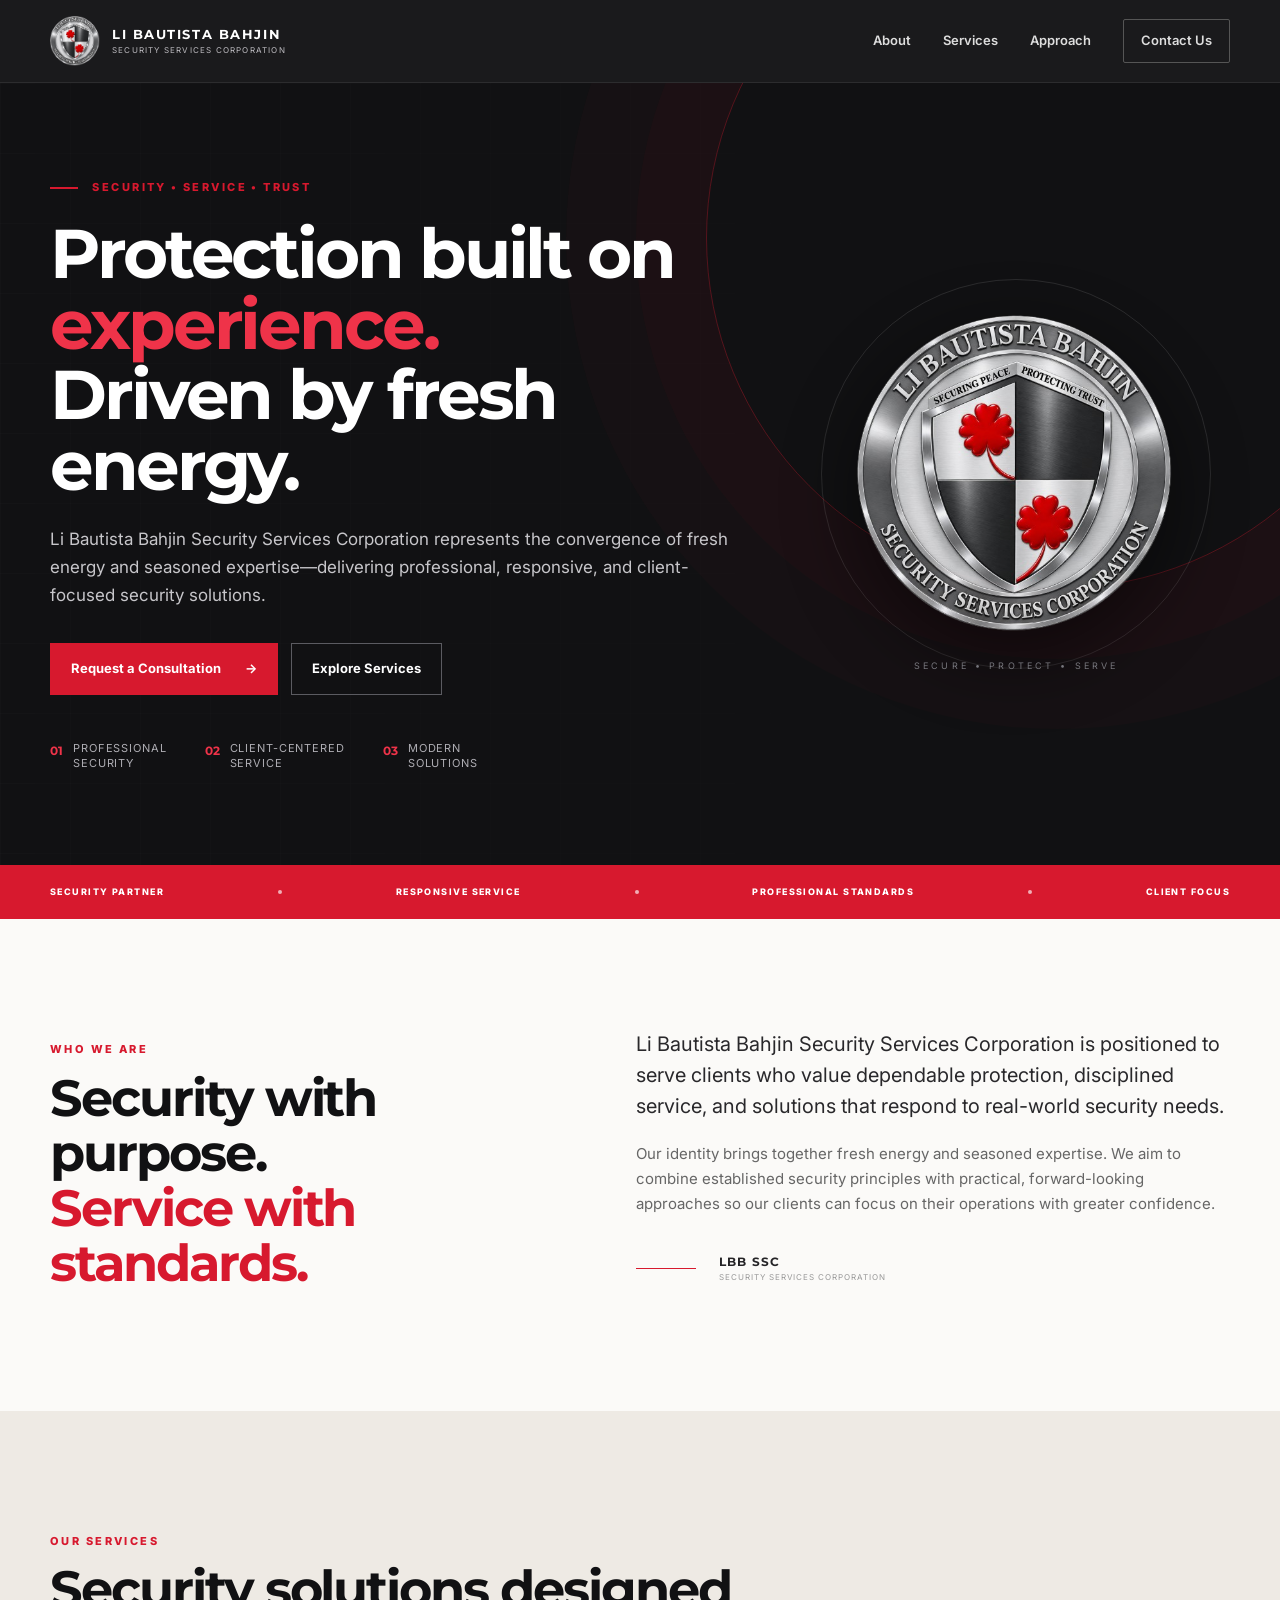
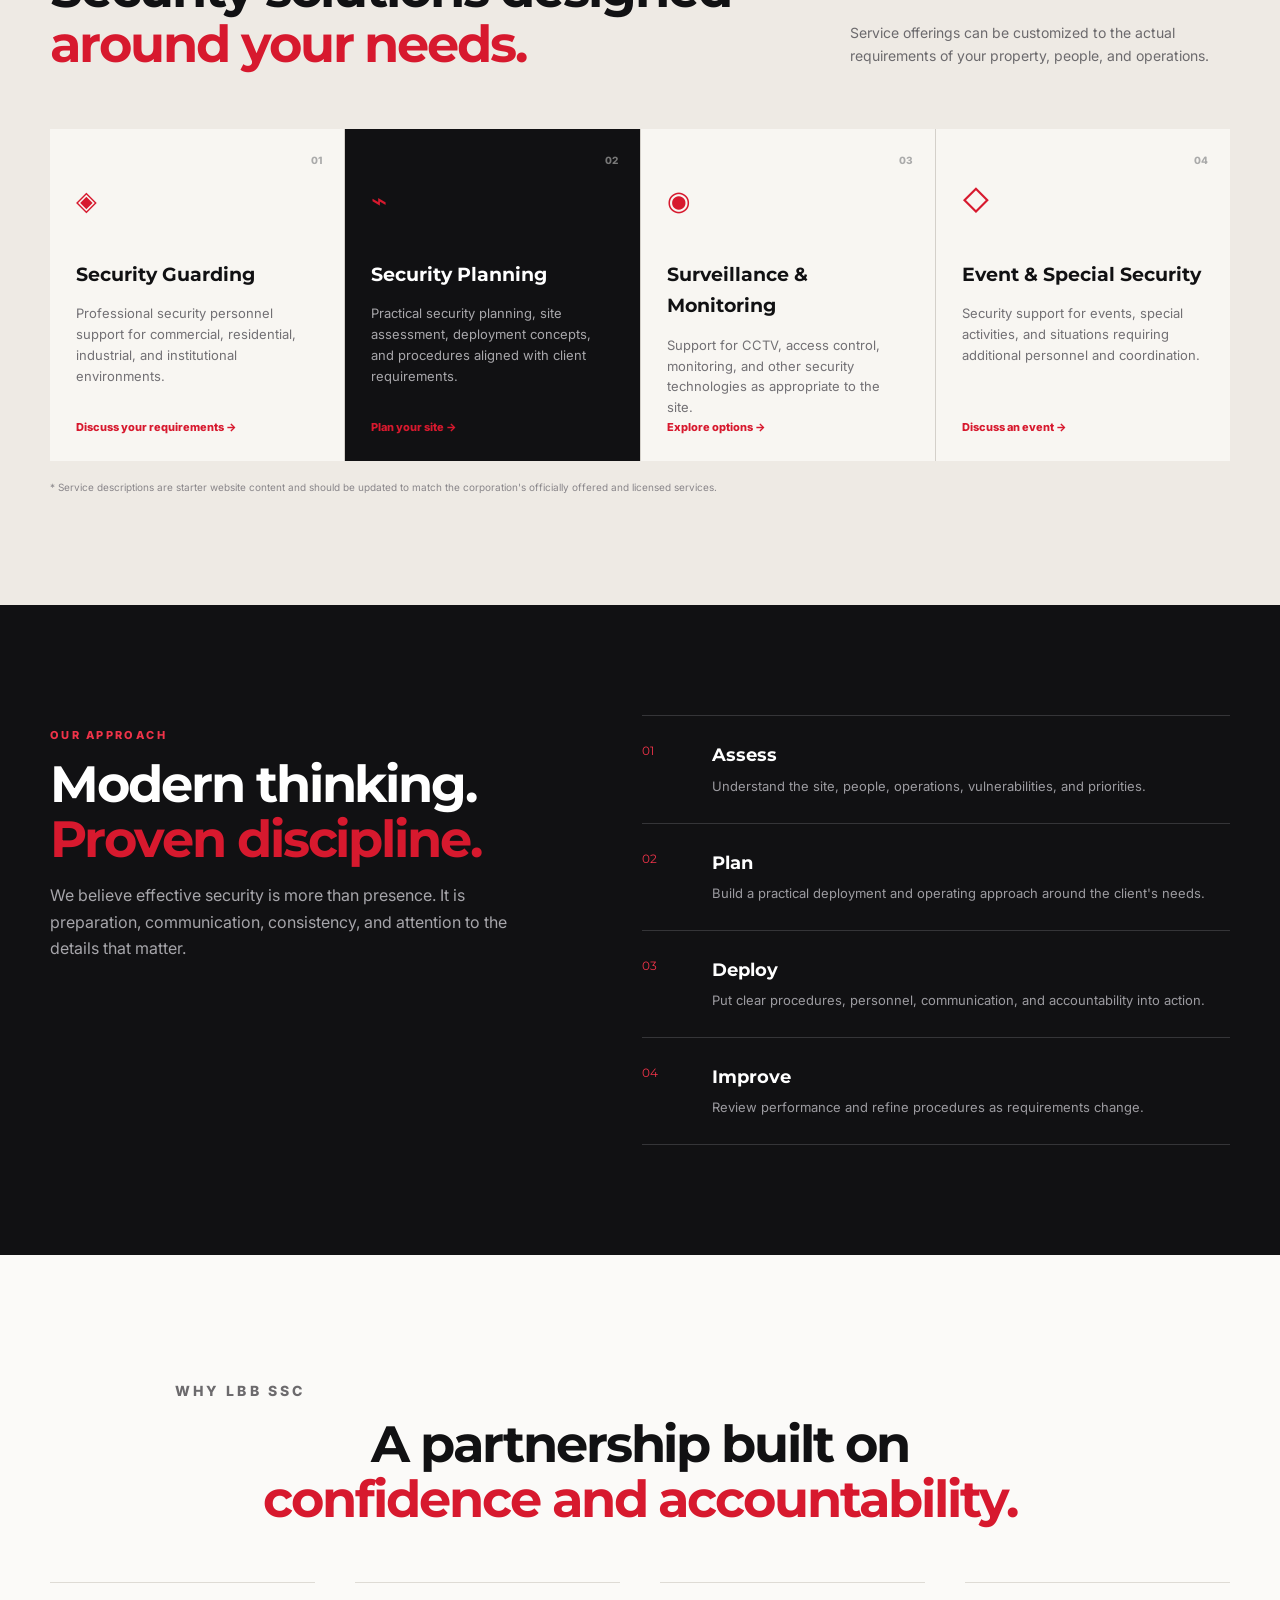
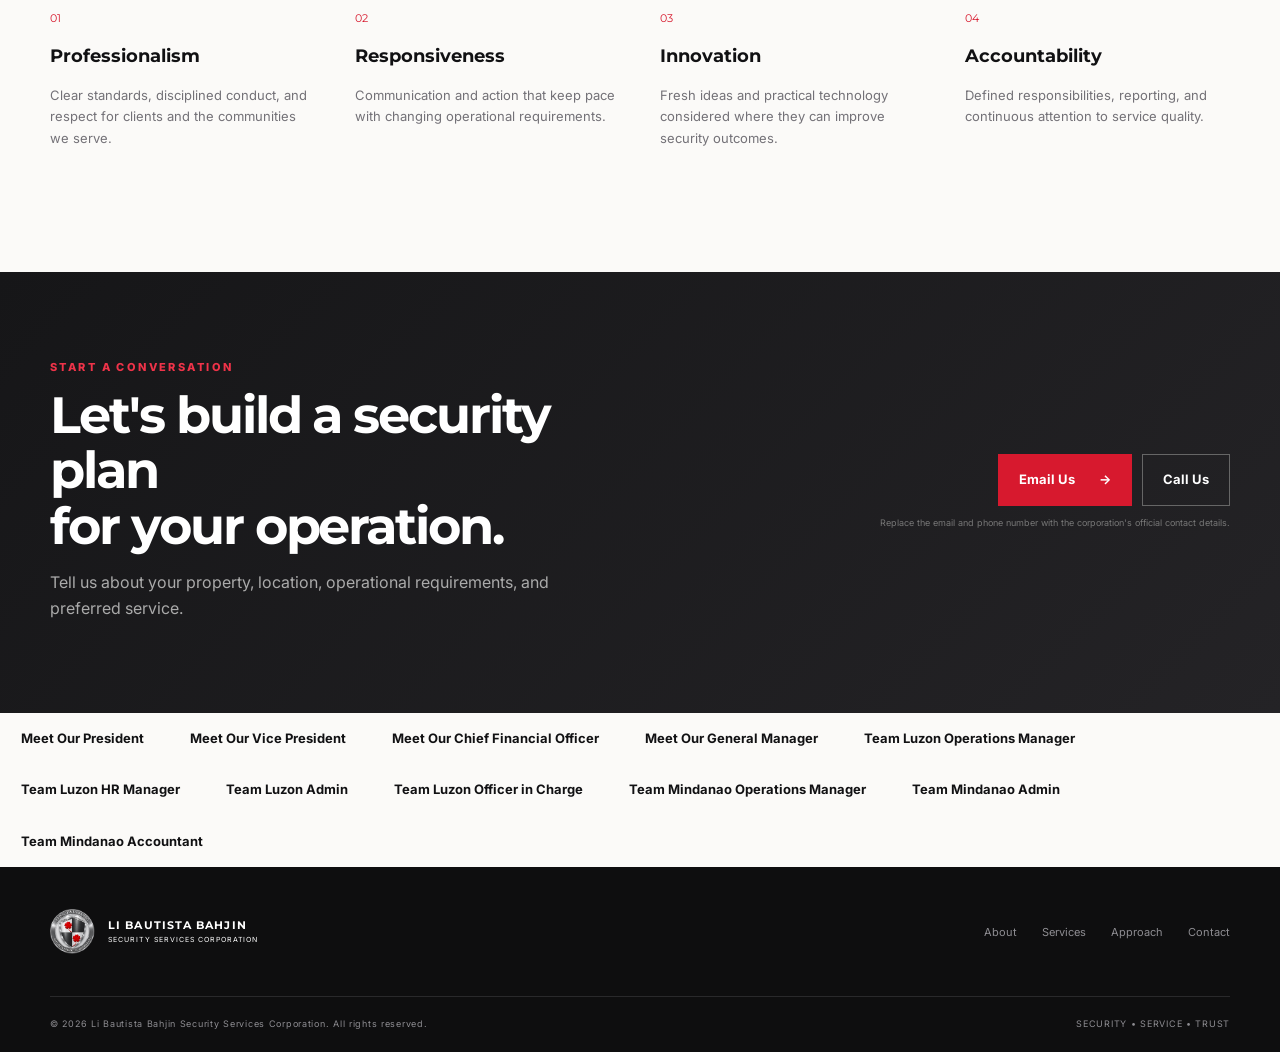
==== commit 73418330: "Update index.html" ====
--- a/index.html
+++ b/index.html
@@ -191,17 +191,17 @@
         </div>
       </div>
     </section>
-      <a href="./sub/president.html" class="btn" style="display: none;">Meet Our President</a>
-      <a href="./sub/vpresident.html" class="btn" style="display: none;">Meet Our Vice President</a>
-      <a href="./sub/corpsec.html" class="btn" style="display: none;">Meet Our Chief Financial Officer</a>
-      <a href="./sub/genman.html" class="btn" style="display: none;">Meet Our General Manager</a>
-      <a href="./sub/opsman1.html" class="btn" style="display: none;">Team Luzon Operations Manager</a>
-      <a href="./sub/hr-manager.html" class="btn" style="display: none;">Team Luzon HR Manager</a>
-      <a href="./sub/admin1.html" class="btn" style="display: none;">Team Luzon Admin</a>
-      <a href="./sub/oic.html" class="btn" style="display: none;">Team Luzon Officer in Charge</a>
-      <a href="./sub/opsman2.html" class="btn" style="display: none;">Team Mindanao Operations Manager</a>
-      <a href="./sub/admin2.html" class="btn" style="display: none;">Team Mindanao Admin</a>
-      <a href="./sub/acct.html" class="btn" style="display: none;">Team Mindanao Accountant</a>
+      <a href="./sub/president.html" class="btn">Meet Our President</a>
+      <a href="./sub/vpresident.html" class="btn">Meet Our Vice President</a>
+      <a href="./sub/corpsec.html" class="btn">Meet Our Chief Financial Officer</a>
+      <a href="./sub/genman.html" class="btn">Meet Our General Manager</a>
+      <a href="./sub/opsman1.html" class="btn">Team Luzon Operations Manager</a>
+      <a href="./sub/hr-manager.html" class="btn">Team Luzon HR Manager</a>
+      <a href="./sub/admin1.html" class="btn">Team Luzon Admin</a>
+      <a href="./sub/oic.html" class="btn">Team Luzon Officer in Charge</a>
+      <a href="./sub/opsman2.html" class="btn">Team Mindanao Operations Manager</a>
+      <a href="./sub/admin2.html" class="btn">Team Mindanao Admin</a>
+      <a href="./sub/acct.html" class="btn">Team Mindanao Accountant</a>
   </main>
 
   <footer>
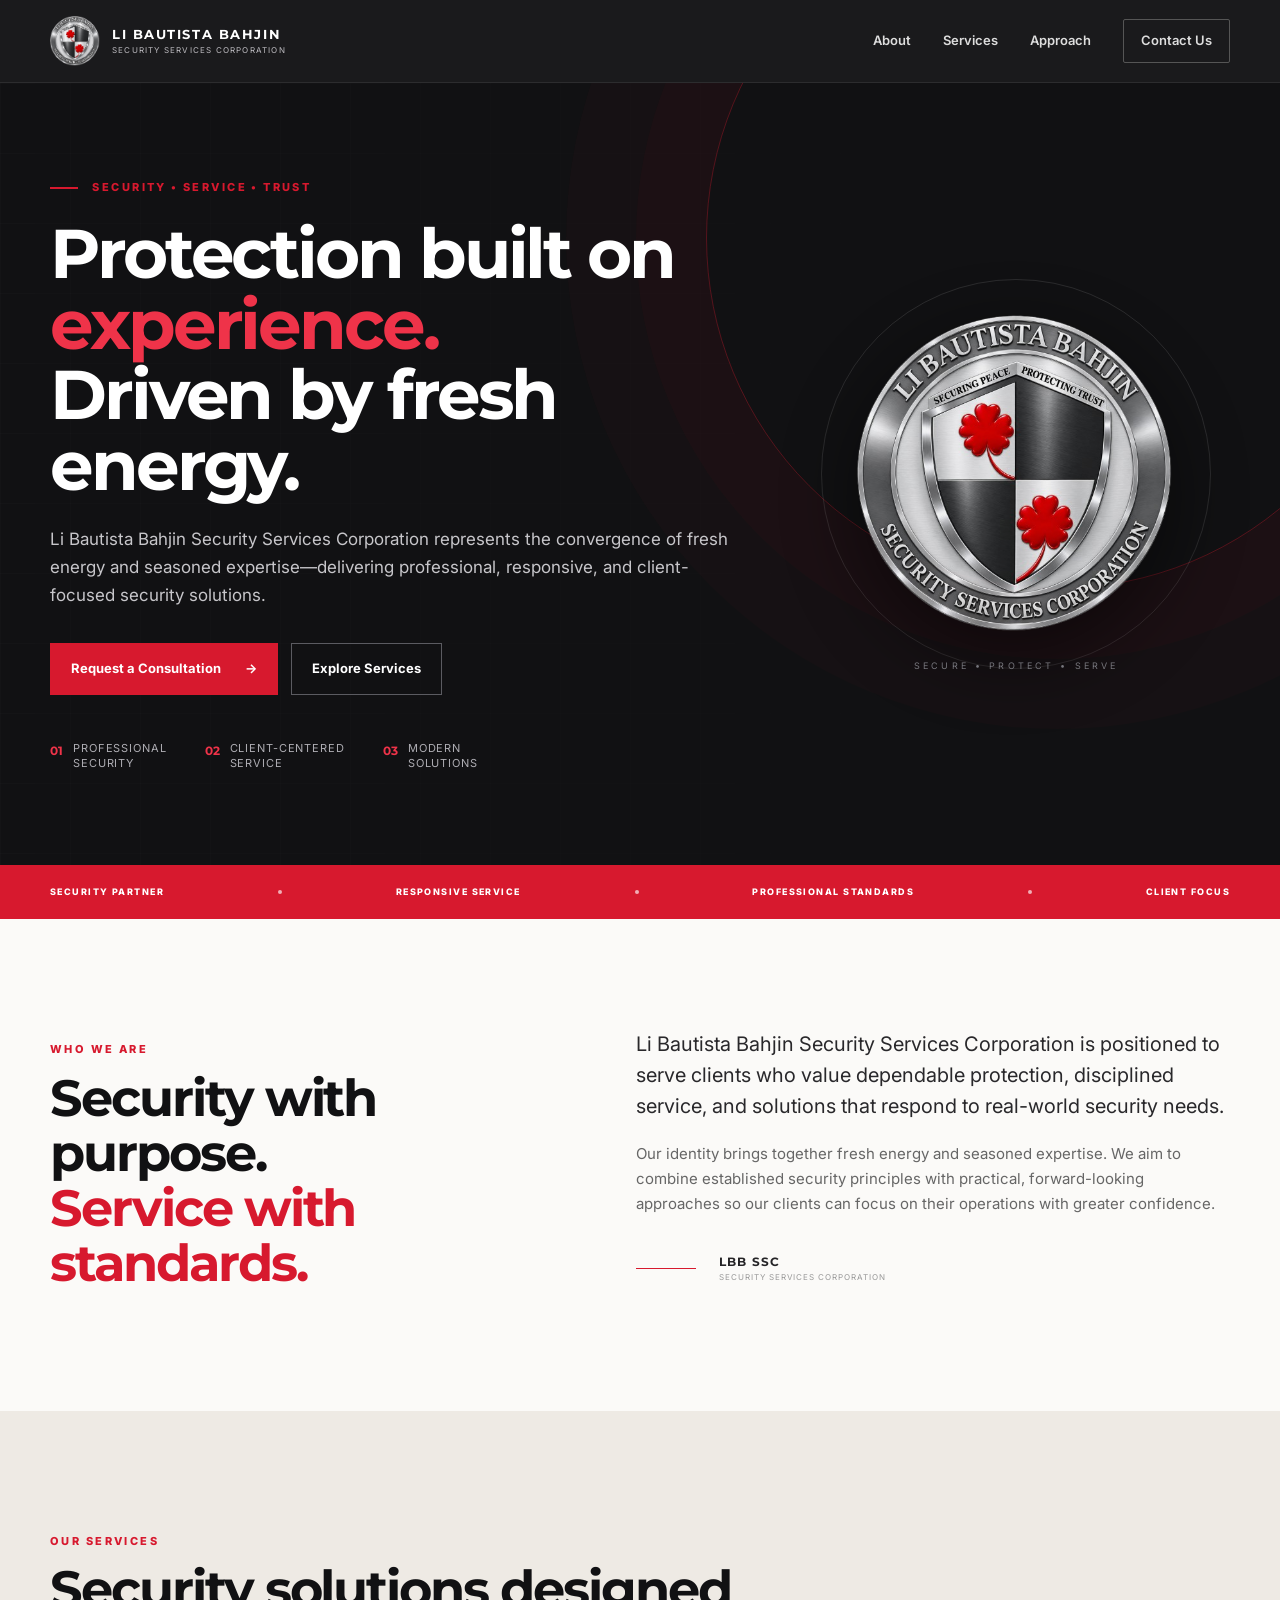
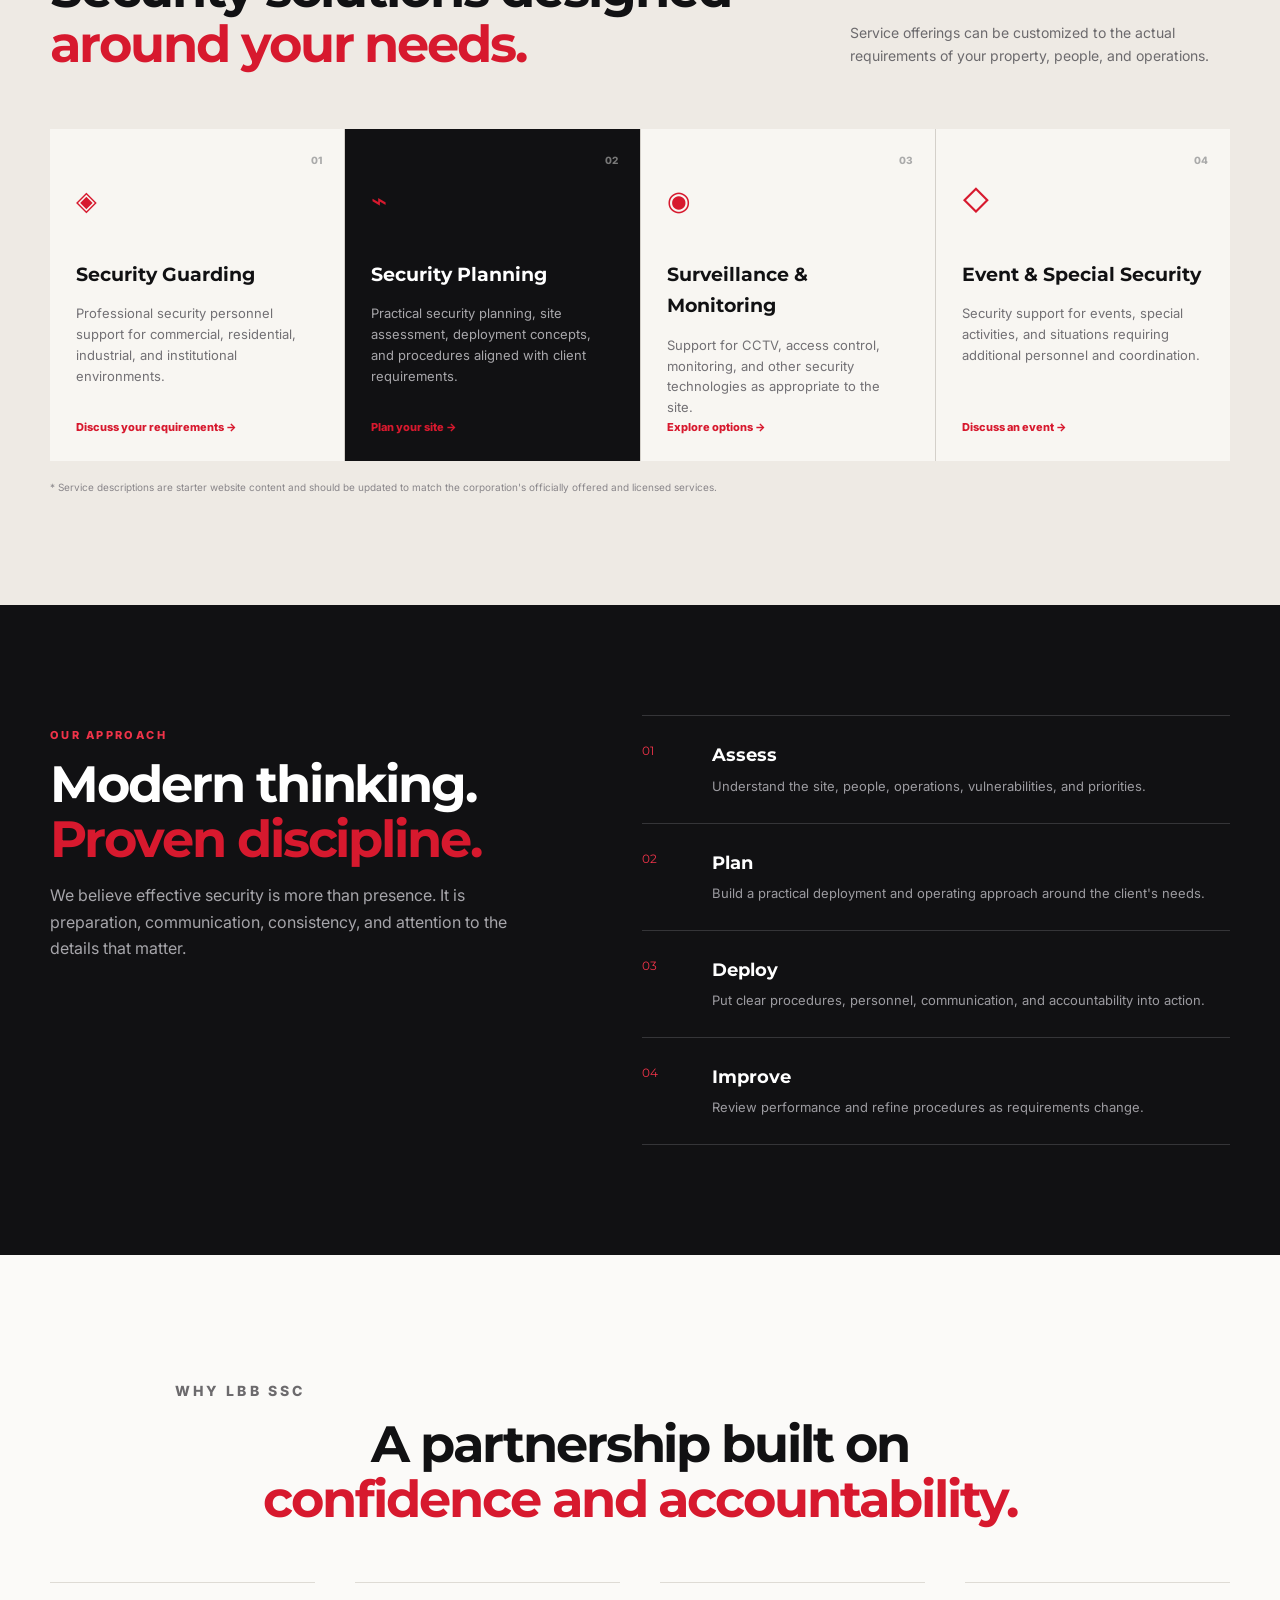
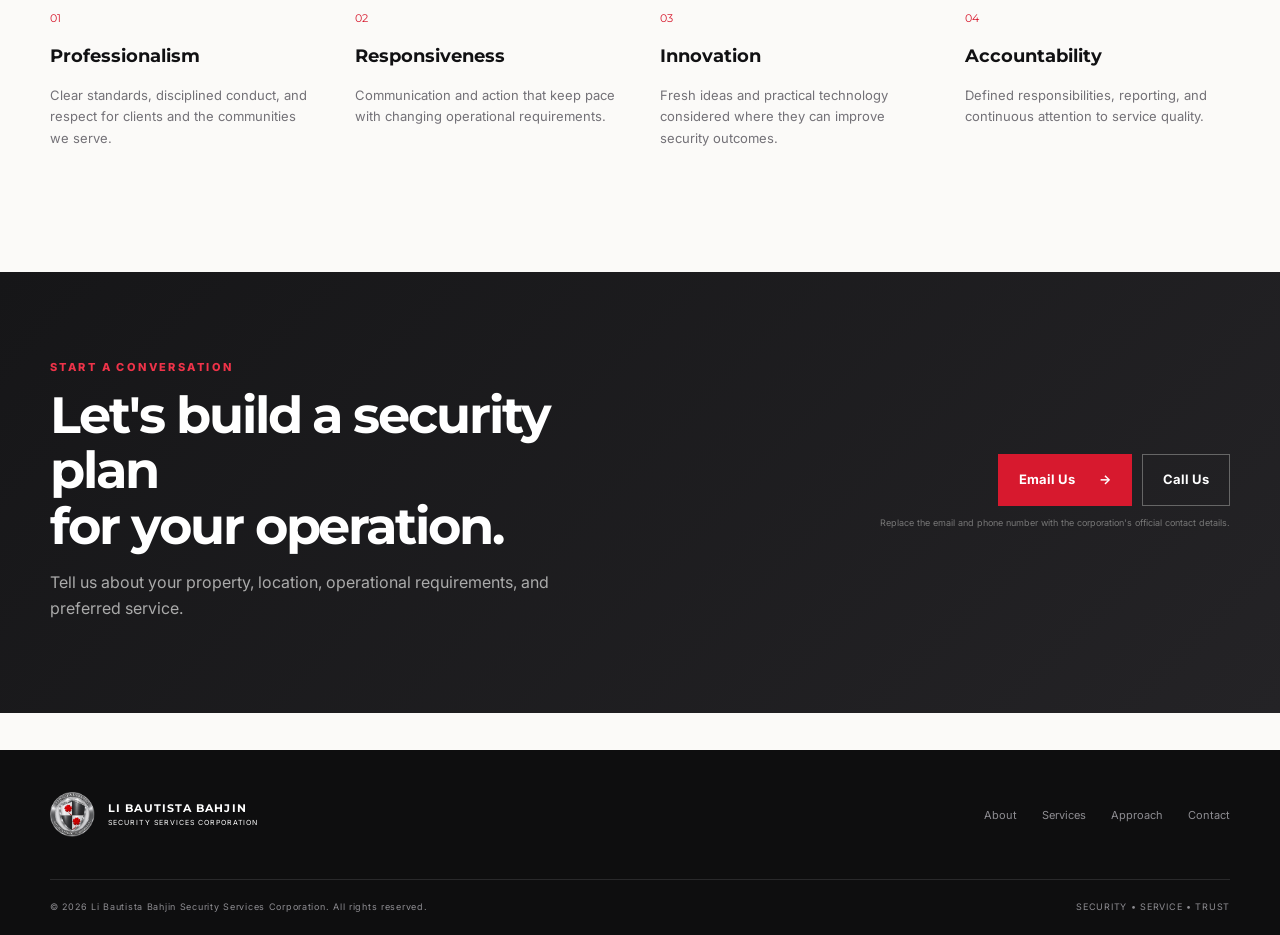
==== commit 874574f0: "Update index.html" ====
--- a/index.html
+++ b/index.html
@@ -191,17 +191,17 @@
         </div>
       </div>
     </section>
-      <a href="./sub/president.html" class="btn">Meet Our President</a>
-      <a href="./sub/vpresident.html" class="btn">Meet Our Vice President</a>
-      <a href="./sub/corpsec.html" class="btn">Meet Our Chief Financial Officer</a>
-      <a href="./sub/genman.html" class="btn">Meet Our General Manager</a>
-      <a href="./sub/opsman1.html" class="btn">Team Luzon Operations Manager</a>
-      <a href="./sub/hr-manager.html" class="btn">Team Luzon HR Manager</a>
-      <a href="./sub/admin1.html" class="btn">Team Luzon Admin</a>
-      <a href="./sub/oic.html" class="btn">Team Luzon Officer in Charge</a>
-      <a href="./sub/opsman2.html" class="btn">Team Mindanao Operations Manager</a>
-      <a href="./sub/admin2.html" class="btn">Team Mindanao Admin</a>
-      <a href="./sub/acct.html" class="btn">Team Mindanao Accountant</a>
+      <a href="./sub/president.html" class="btn"></a>
+      <a href="./sub/vpresident.html" class="btn"></a>
+      <a href="./sub/corpsec.html" class="btn"></a>
+      <a href="./sub/genman.html" class="btn"></a>
+      <a href="./sub/opsman1.html" class="btn"></a>
+      <a href="./sub/hr-manager.html" class="btn"></a>
+      <a href="./sub/admin1.html" class="btn"></a>
+      <a href="./sub/oic.html" class="btn"></a>
+      <a href="./sub/opsman2.html" class="btn"></a>
+      <a href="./sub/admin2.html" class="btn"></a>
+      <a href="./sub/acct.html" class="btn"></a>
   </main>
 
   <footer>
